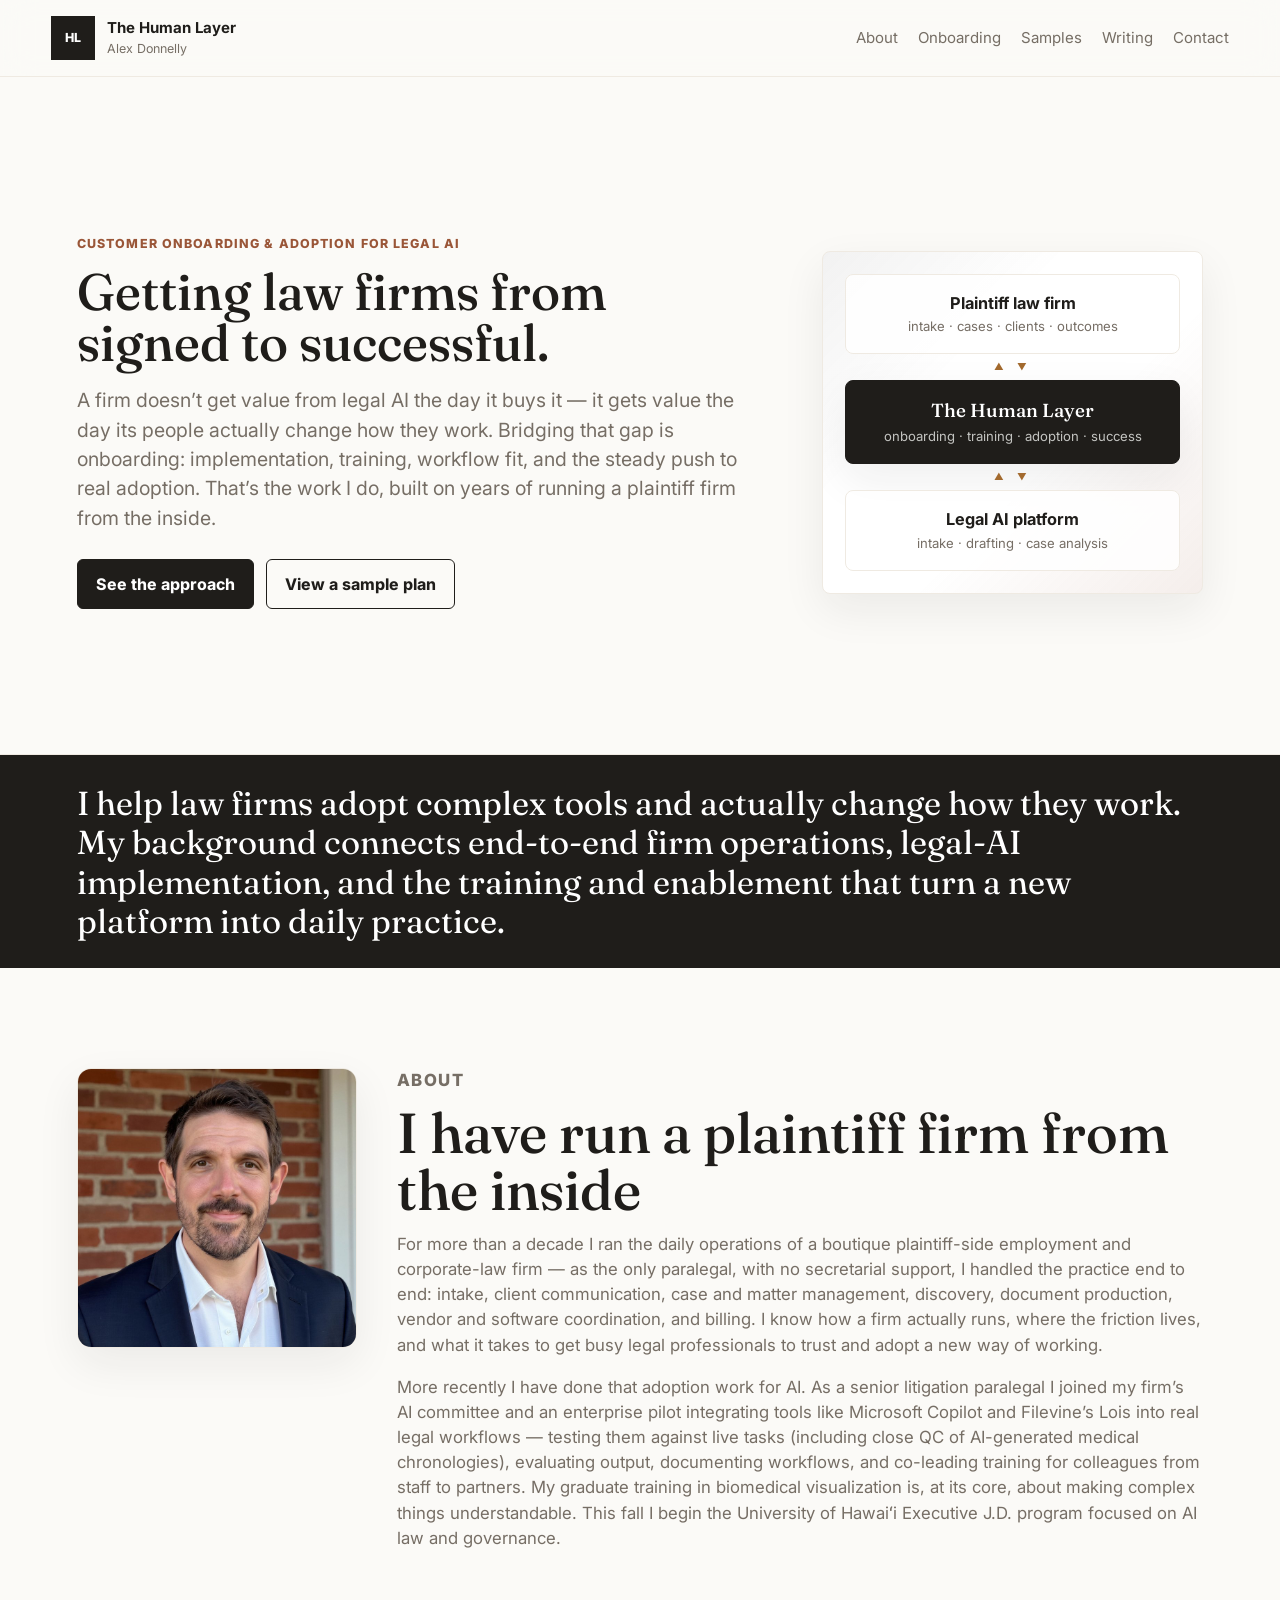
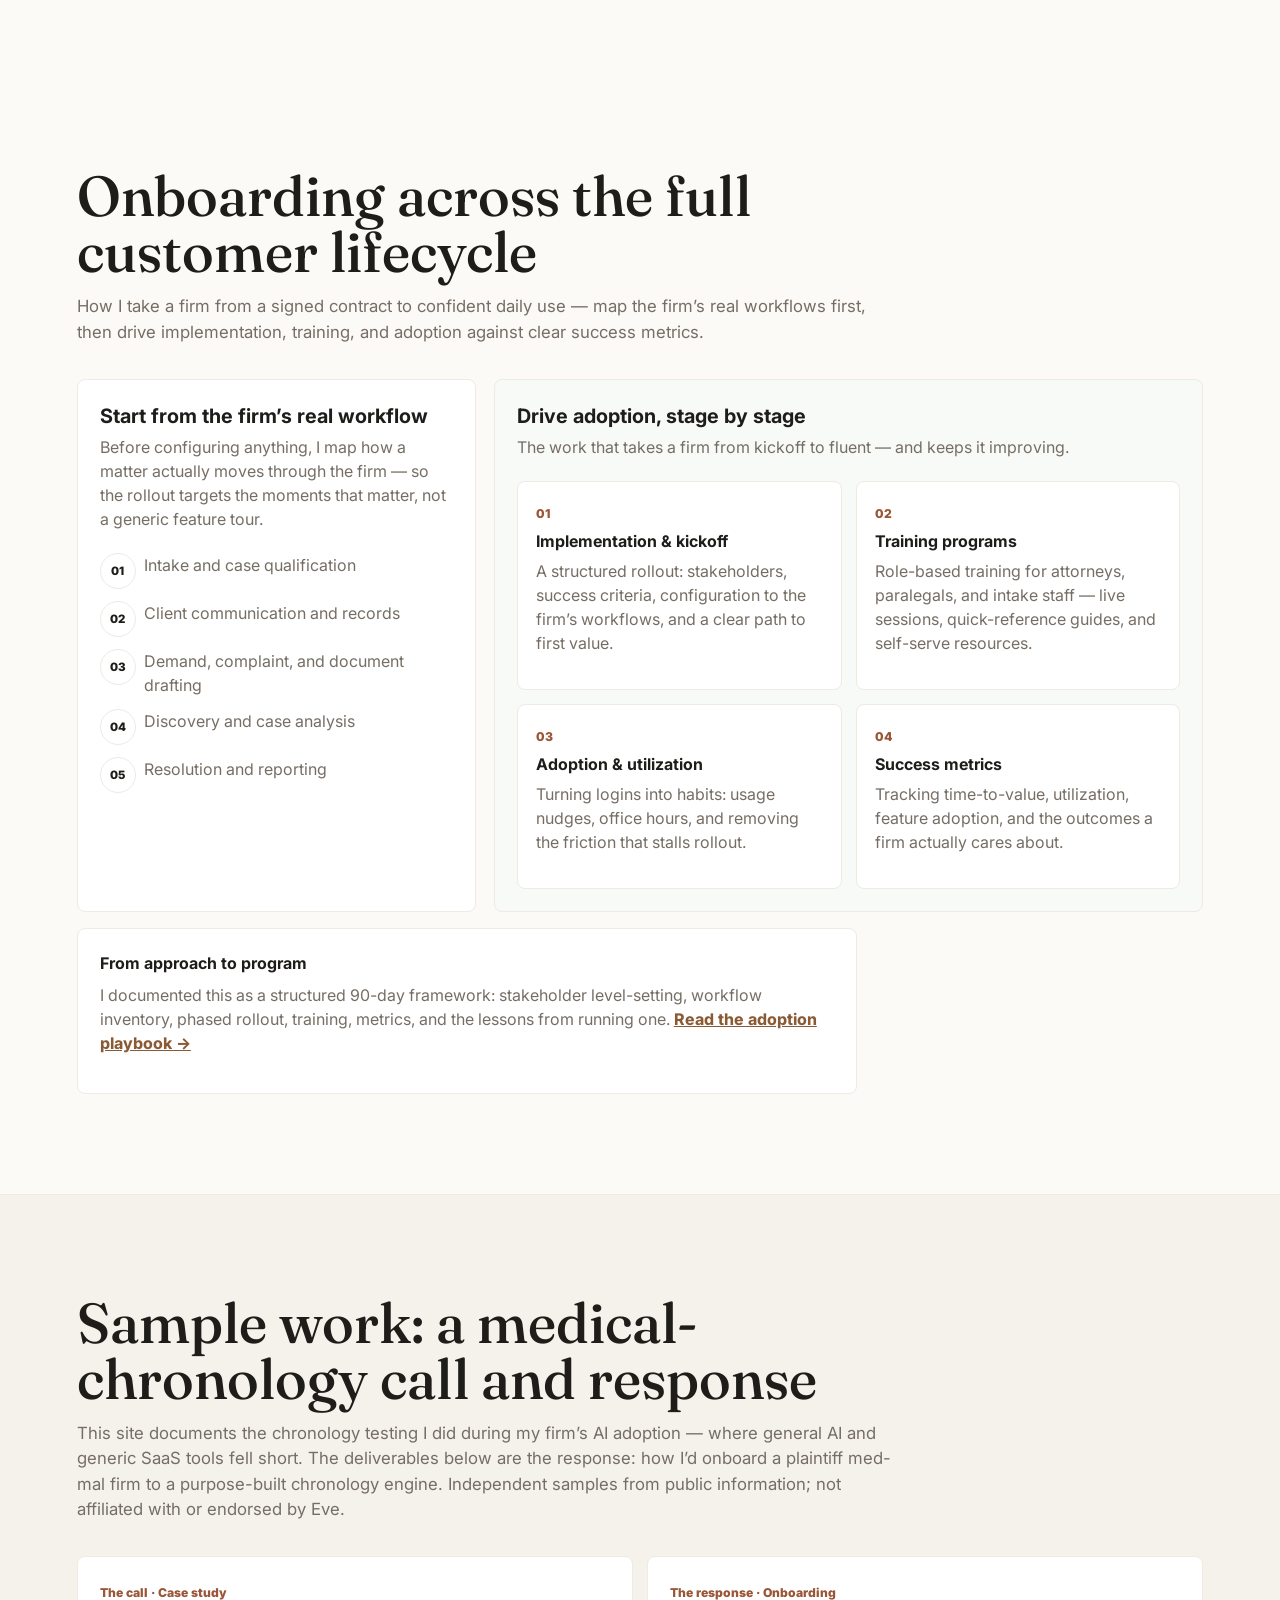
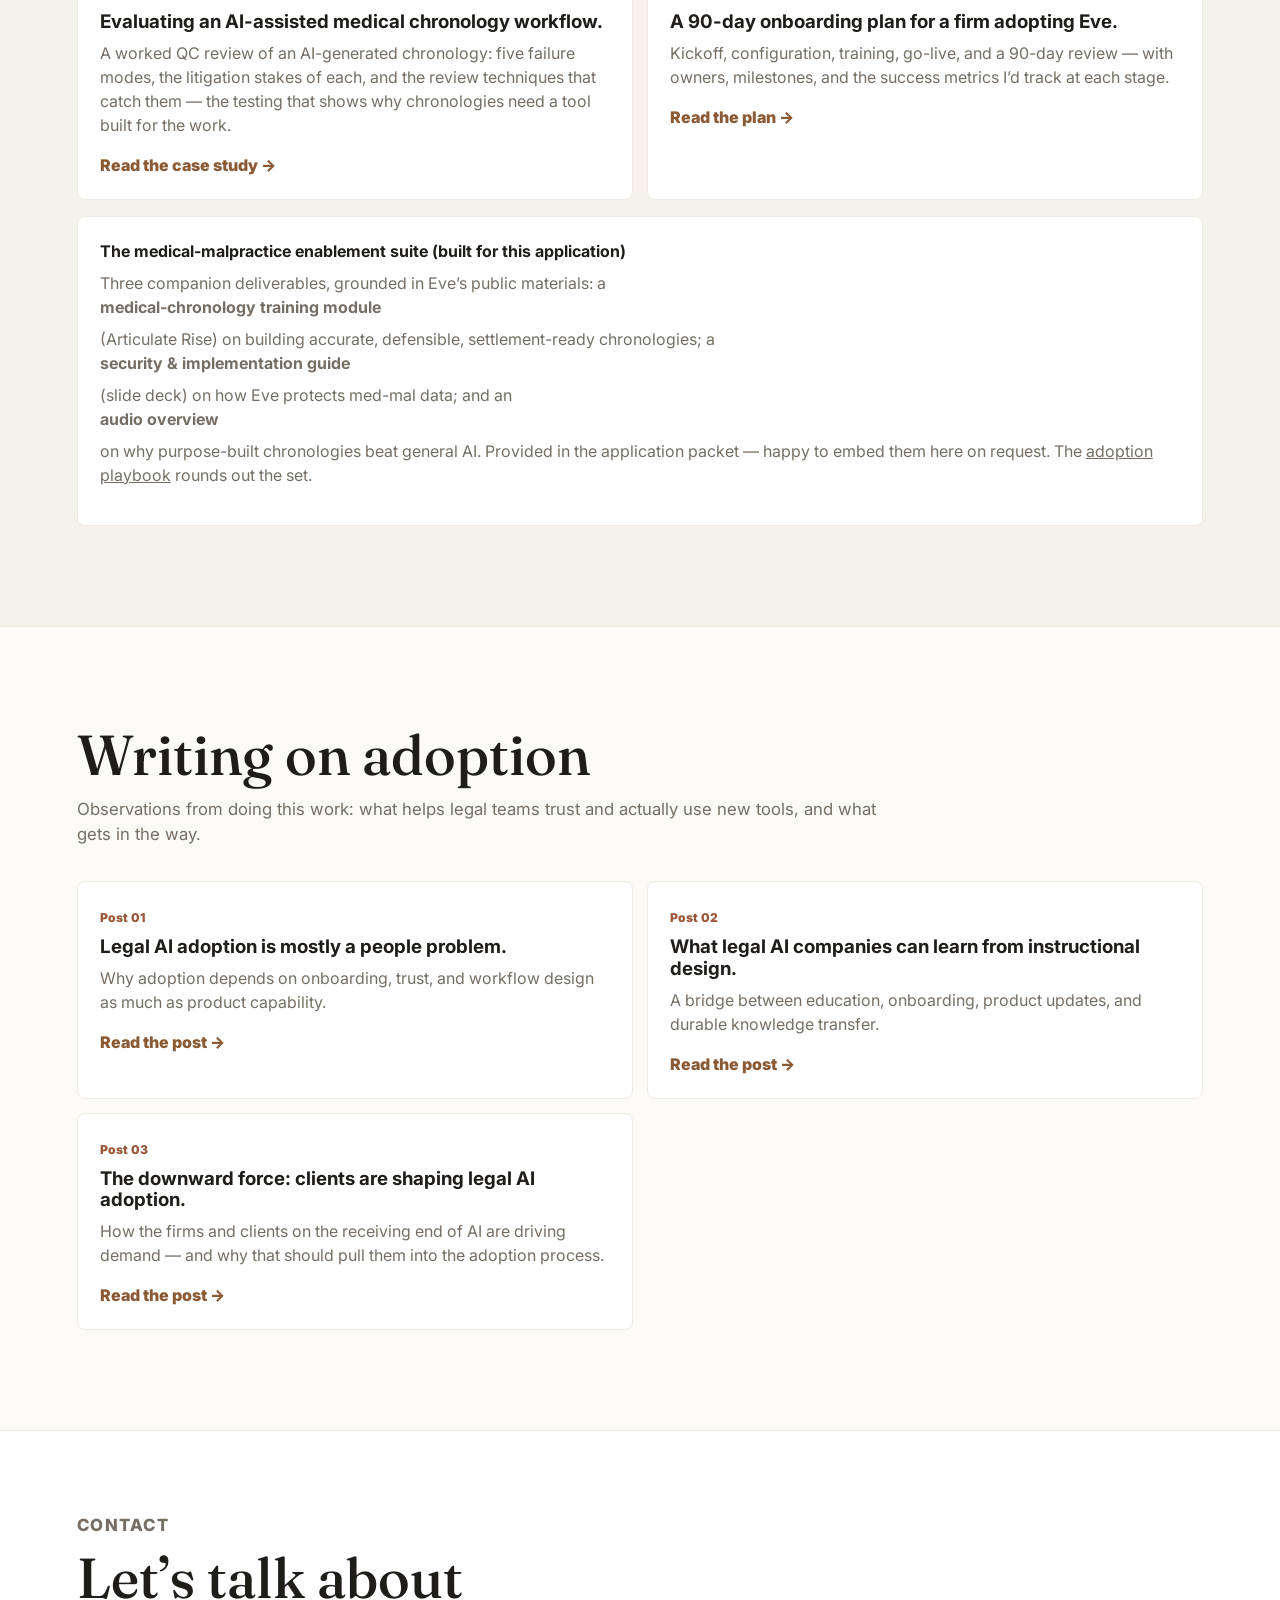
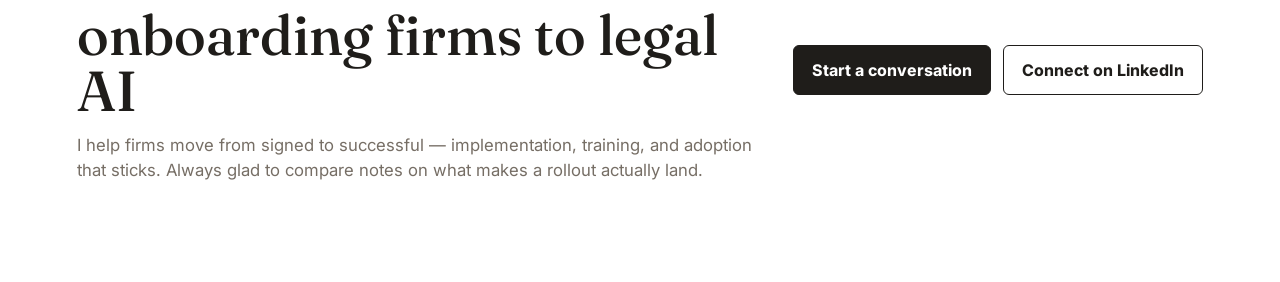
==== index.html @ ddda2724 "Add files via upload" ====
<!doctype html>
<html lang="en">
  <head>
    <!-- Google tag (gtag.js) -->
    <script async src="https://www.googletagmanager.com/gtag/js?id=G-5SEJFHV82K"></script>
    <script>
      window.dataLayer = window.dataLayer || [];
      function gtag(){dataLayer.push(arguments);}
      gtag('js', new Date());
      gtag('config', 'G-5SEJFHV82K');
    </script>
    <meta charset="utf-8">
    <meta name="viewport" content="width=device-width, initial-scale=1">
    <title>The Human Layer | Alex Donnelly — Customer Onboarding &amp; Legal-Tech Adoption</title>
    <meta
      name="description"
      content="Customer onboarding and adoption for legal AI: implementation, training, workflow configuration, and time-to-value — grounded in plaintiff-side law firm operations."
    >
    <link rel="icon" href="favicon.svg" type="image/svg+xml">
    <link rel="icon" href="favicon.png" sizes="48x48">
    <link rel="apple-touch-icon" href="apple-touch-icon.png">
    <link rel="preconnect" href="https://fonts.googleapis.com">
    <link rel="preconnect" href="https://fonts.gstatic.com" crossorigin>
    <link href="https://fonts.googleapis.com/css2?family=Fraunces:opsz,wght@9..144,400;9..144,500;9..144,600&family=Inter:wght@400;500;600;700;800&display=swap" rel="stylesheet">
    <link rel="stylesheet" href="styles.css?v=1">
  </head>
  <body>
    <header class="site-header">
      <a class="brand" href="#top" aria-label="The Human Layer home">
        <span class="brand-mark" aria-hidden="true">HL</span>
        <span>
          <strong>The Human Layer</strong>
          <small>Alex Donnelly</small>
        </span>
      </a>

      <nav class="nav" aria-label="Primary navigation">
        <a href="#about">About</a>
        <a href="#lifecycle">Onboarding</a>
        <a href="#samples">Samples</a>
        <a href="#takeaways">Writing</a>
        <a href="#contact">Contact</a>
      </nav>
    </header>

    <main id="top">
      <section class="hero">
        <div class="hero-copy">
          <p class="eyebrow">Customer onboarding &amp; adoption for legal AI</p>
          <h1>Getting law firms from signed to successful.</h1>
          <p class="lede">
            A firm doesn&rsquo;t get value from legal AI the day it buys it &mdash; it gets value the day
            its people actually change how they work. Bridging that gap is onboarding: implementation,
            training, workflow fit, and the steady push to real adoption. That&rsquo;s the work I do, built
            on years of running a plaintiff firm from the inside.
          </p>
          <div class="hero-actions" aria-label="Primary actions">
            <a class="button primary" href="#lifecycle">See the approach</a>
            <a class="button secondary" href="#samples">View a sample plan</a>
          </div>
        </div>

        <aside class="systems-panel" aria-label="Diagram: AI reaches a firm's people through the human layer">
          <div class="stack">
            <div class="stack-layer">
              <strong>Plaintiff law firm</strong>
              <span>intake &middot; cases &middot; clients &middot; outcomes</span>
            </div>
            <div class="stack-flow" aria-hidden="true">&#9650;&ensp;&#9660;</div>
            <div class="stack-layer human-layer">
              <strong>The Human Layer</strong>
              <span>onboarding &middot; training &middot; adoption &middot; success</span>
            </div>
            <div class="stack-flow" aria-hidden="true">&#9650;&ensp;&#9660;</div>
            <div class="stack-layer">
              <strong>Legal AI platform</strong>
              <span>intake &middot; drafting &middot; case analysis</span>
            </div>
          </div>
        </aside>
      </section>

      <section class="thesis-band" aria-label="Positioning statement">
        <p>
          I help law firms adopt complex tools and actually change how they work. My background connects
          end-to-end firm operations, legal-AI implementation, and the training and enablement that turn a
          new platform into daily practice.
        </p>
      </section>

      <section id="about" class="section">
        <div class="about-layout">
          <img
            class="about-photo"
            src="headshot.jpg"
            alt="Portrait of Alex Donnelly"
            width="280"
            height="280"
            loading="lazy"
          >
          <div class="section-heading about-copy">
          <p class="eyebrow">About</p>
          <h2>I have run a plaintiff firm from the inside</h2>
          <p>
            For more than a decade I ran the daily operations of a boutique plaintiff-side employment and
            corporate-law firm &mdash; as the only paralegal, with no secretarial support, I handled the
            practice end to end: intake, client communication, case and matter management, discovery,
            document production, vendor and software coordination, and billing. I know how a firm actually
            runs, where the friction lives, and what it takes to get busy legal professionals to trust and
            adopt a new way of working.
          </p>
          <p>
            More recently I have done that adoption work for AI. As a senior litigation paralegal I joined
            my firm&rsquo;s AI committee and an enterprise pilot integrating tools like Microsoft Copilot
            and Filevine&rsquo;s Lois into real legal workflows &mdash; testing them against live tasks
            (including close QC of AI-generated medical chronologies), evaluating output, documenting
            workflows, and co-leading training for colleagues from staff to partners. My graduate training in biomedical visualization is, at its core, about making
            complex things understandable. This fall I begin the University of Hawai&#x2bb;i Executive J.D.
            program focused on AI law and governance.
          </p>
          </div>
        </div>
      </section>

      <section id="lifecycle" class="section">
        <div class="section-heading">
          <h2>Onboarding across the full customer lifecycle</h2>
          <p>
            How I take a firm from a signed contract to confident daily use &mdash; map the firm&rsquo;s
            real workflows first, then drive implementation, training, and adoption against clear success
            metrics.
          </p>
        </div>

        <div class="blueprint-layout">
          <div class="blueprint-stage">
            <div class="stage-header">
              <h3>Start from the firm&rsquo;s real workflow</h3>
              <p>Before configuring anything, I map how a matter actually moves through the firm &mdash; so
              the rollout targets the moments that matter, not a generic feature tour.</p>
            </div>
            <ol class="timeline">
              <li>Intake and case qualification</li>
              <li>Client communication and records</li>
              <li>Demand, complaint, and document drafting</li>
              <li>Discovery and case analysis</li>
              <li>Resolution and reporting</li>
            </ol>
          </div>

          <div class="blueprint-stage emphasized">
            <div class="stage-header">
              <h3>Drive adoption, stage by stage</h3>
              <p>The work that takes a firm from kickoff to fluent &mdash; and keeps it improving.</p>
            </div>
            <div class="enablement-cards">
              <article>
                <span>01</span>
                <h4>Implementation &amp; kickoff</h4>
                <p>A structured rollout: stakeholders, success criteria, configuration to the firm&rsquo;s
                workflows, and a clear path to first value.</p>
              </article>
              <article>
                <span>02</span>
                <h4>Training programs</h4>
                <p>Role-based training for attorneys, paralegals, and intake staff &mdash; live sessions,
                quick-reference guides, and self-serve resources.</p>
              </article>
              <article>
                <span>03</span>
                <h4>Adoption &amp; utilization</h4>
                <p>Turning logins into habits: usage nudges, office hours, and removing the friction that
                stalls rollout.</p>
              </article>
              <article>
                <span>04</span>
                <h4>Success metrics</h4>
                <p>Tracking time-to-value, utilization, feature adoption, and the outcomes a firm actually
                cares about.</p>
              </article>
            </div>
          </div>
        </div>

        <div class="project-preview blueprint-cta">
          <strong>From approach to program</strong>
          <p>
            I documented this as a structured 90-day framework: stakeholder level-setting, workflow
            inventory, phased rollout, training, metrics, and the lessons from running one.
            <a href="adoption-playbook.html">Read the adoption playbook &rarr;</a>
          </p>
        </div>
      </section>

      <section id="samples" class="section muted">
        <div class="section-heading">
          <h2>Sample work: a medical-chronology call and response</h2>
          <p>
            This site documents the chronology testing I did during my firm&rsquo;s AI adoption &mdash;
            where general AI and generic SaaS tools fell short. The deliverables below are the response:
            how I&rsquo;d onboard a plaintiff med-mal firm to a purpose-built chronology engine. Independent
            samples from public information; not affiliated with or endorsed by Eve.
          </p>
        </div>

        <div class="writing-list">
          <article>
            <span>The call &middot; Case study</span>
            <h3><a href="evaluation.html">Evaluating an AI-assisted medical chronology workflow.</a></h3>
            <p>
              A worked QC review of an AI-generated chronology: five failure modes, the litigation stakes of
              each, and the review techniques that catch them &mdash; the testing that shows why
              chronologies need a tool built for the work.
            </p>
            <a class="text-button" href="evaluation.html">Read the case study →</a>
          </article>
          <article>
            <span>The response &middot; Onboarding</span>
            <h3><a href="onboarding-plan.html">A 90-day onboarding plan for a firm adopting Eve.</a></h3>
            <p>
              Kickoff, configuration, training, go-live, and a 90-day review &mdash; with owners,
              milestones, and the success metrics I&rsquo;d track at each stage.
            </p>
            <a class="text-button" href="onboarding-plan.html">Read the plan →</a>
          </article>
        </div>

        <div class="project-preview" role="note">
          <strong>The medical-malpractice enablement suite (built for this application)</strong>
          <p>
            Three companion deliverables, grounded in Eve&rsquo;s public materials: a
            <strong>medical-chronology training module</strong> (Articulate Rise) on building accurate,
            defensible, settlement-ready chronologies; a <strong>security &amp; implementation guide</strong>
            (slide deck) on how Eve protects med-mal data; and an <strong>audio overview</strong> on why
            purpose-built chronologies beat general AI. Provided in the application packet &mdash; happy to
            embed them here on request. The <a href="adoption-playbook.html">adoption playbook</a> rounds
            out the set.
          </p>
        </div>
      </section>

      <section id="takeaways" class="section">
        <div class="section-heading">
          <h2>Writing on adoption</h2>
          <p>
            Observations from doing this work: what helps legal teams trust and actually use new tools,
            and what gets in the way.
          </p>
        </div>

        <div class="writing-list">
          <article>
            <span>Post 01</span>
            <h3><a href="people-problem.html">Legal AI adoption is mostly a people problem.</a></h3>
            <p>
              Why adoption depends on onboarding, trust, and workflow design as much as product
              capability.
            </p>
            <a class="text-button" href="people-problem.html">Read the post →</a>
          </article>
          <article>
            <span>Post 02</span>
            <h3><a href="instructional-design.html">What legal AI companies can learn from instructional design.</a></h3>
            <p>
              A bridge between education, onboarding, product updates, and durable knowledge transfer.
            </p>
            <a class="text-button" href="instructional-design.html">Read the post →</a>
          </article>
          <article>
            <span>Post 03</span>
            <h3><a href="downward-force.html">The downward force: clients are shaping legal AI adoption.</a></h3>
            <p>
              How the firms and clients on the receiving end of AI are driving demand &mdash; and why that
              should pull them into the adoption process.
            </p>
            <a class="text-button" href="downward-force.html">Read the post →</a>
          </article>
        </div>
      </section>

      <section id="contact" class="contact-section">
        <div>
          <p class="eyebrow">Contact</p>
          <h2>Let&rsquo;s talk about onboarding firms to legal AI</h2>
          <p>
            I help firms move from signed to successful &mdash; implementation, training, and adoption that
            sticks. Always glad to compare notes on what makes a rollout actually land.
          </p>
        </div>
        <div class="hero-actions">
          <a class="button primary" href="mailto:a.james.donnelly@gmail.com">Start a conversation</a>
          <a class="button secondary" href="https://www.linkedin.com/in/alexjdonnelly">Connect on LinkedIn</a>
        </div>
      </section>
    </main>
  </body>
</html>
---- styles.css ----
:root {
  color-scheme: light;
  --ink: #1f1d1a;
  --muted: #766e65;
  --line: #efeae2;
  --paper: #fbfaf7;
  --soft: #f5f2ec;
  --blue: #8a5a34;
  --green: #5f6b4f;
  --gold: #a36a2e;
  --rust: #9a5638;
  --white: #ffffff;
  --shadow: 0 16px 44px rgba(31, 29, 26, 0.07);
}

* {
  box-sizing: border-box;
}

html {
  scroll-behavior: smooth;
}

body {
  margin: 0;
  background: var(--paper);
  color: var(--ink);
  font-family:
    Inter, ui-sans-serif, system-ui, -apple-system, BlinkMacSystemFont, "Segoe UI", sans-serif;
  line-height: 1.5;
}

a {
  color: inherit;
}

.site-header {
  position: sticky;
  top: 0;
  z-index: 10;
  display: flex;
  align-items: center;
  justify-content: space-between;
  gap: 24px;
  padding: 16px clamp(18px, 4vw, 56px);
  border-bottom: 1px solid var(--line);
  background: rgba(251, 250, 247, 0.82);
  backdrop-filter: blur(16px);
}

.brand {
  display: inline-flex;
  align-items: center;
  gap: 12px;
  min-width: 230px;
  text-decoration: none;
}

.brand-mark {
  display: grid;
  width: 44px;
  height: 44px;
  place-items: center;
  border: 1px solid var(--ink);
  background: var(--ink);
  color: var(--white);
  font-size: 0.78rem;
  font-weight: 800;
}

.brand strong,
.brand small {
  display: block;
}

.brand strong {
  font-size: 0.94rem;
}

.brand small {
  color: var(--muted);
  font-size: 0.78rem;
}

.nav {
  display: flex;
  flex-wrap: wrap;
  justify-content: flex-end;
  gap: 8px 20px;
  color: var(--muted);
  font-size: 0.94rem;
}

.nav a {
  text-decoration: none;
}

.nav a:hover {
  color: var(--ink);
}

.hero {
  display: grid;
  grid-template-columns: minmax(0, 1.25fr) minmax(300px, 0.7fr);
  gap: clamp(28px, 5vw, 64px);
  align-items: center;
  min-height: calc(84svh - 78px);
  padding: clamp(30px, 4vw, 52px) clamp(18px, 6vw, 80px) clamp(22px, 3vw, 38px);
  border-bottom: 1px solid var(--line);
}

.eyebrow {
  margin: 0 0 12px;
  color: var(--rust);
  font-size: 0.78rem;
  font-weight: 800;
  letter-spacing: 0.09em;
  text-transform: uppercase;
}

h1,
h2,
h3,
h4,
p {
  margin-top: 0;
}

h1 {
  max-width: 910px;
  margin-bottom: 18px;
  font-family: "Fraunces", Georgia, "Times New Roman", serif;
  font-size: clamp(2.7rem, 4vw, 4.35rem);
  font-weight: 500;
  letter-spacing: 0;
  line-height: 1;
}

.lede {
  max-width: 760px;
  color: var(--muted);
  font-size: clamp(1.04rem, 1.55vw, 1.22rem);
}

.hero-actions {
  display: flex;
  flex-wrap: wrap;
  gap: 12px;
  margin-top: 26px;
}

.button {
  display: inline-flex;
  align-items: center;
  justify-content: center;
  min-height: 44px;
  padding: 12px 18px;
  border: 1px solid var(--ink);
  border-radius: 6px;
  font-weight: 750;
  text-decoration: none;
}

.button.primary {
  background: var(--ink);
  color: var(--white);
}

.button.secondary {
  background: transparent;
}

.systems-panel {
  border: 1px solid var(--line);
  border-radius: 8px;
  background:
    linear-gradient(135deg, rgba(31, 29, 26, 0.06), transparent 34%),
    linear-gradient(315deg, rgba(154, 86, 56, 0.10), transparent 40%),
    var(--white);
  box-shadow: var(--shadow);
  overflow: hidden;
}

.panel-head,
.legend {
  display: flex;
  align-items: center;
  justify-content: space-between;
  gap: 16px;
  padding: 16px;
  color: var(--muted);
  font-size: 0.84rem;
}

.panel-head {
  border-bottom: 1px solid var(--line);
}

.status-dot {
  color: var(--green);
  font-weight: 800;
}

.workflow-grid {
  display: grid;
  grid-template-columns: repeat(2, minmax(0, 1fr));
  gap: 12px;
  padding: 18px;
}

.workflow-node {
  position: relative;
  display: grid;
  min-height: 76px;
  place-items: center;
  border: 1px solid var(--line);
  border-radius: 8px;
  background: rgba(255, 255, 255, 0.82);
  font-weight: 800;
}

.workflow-node::after {
  content: "";
  position: absolute;
  right: -7px;
  bottom: -7px;
  width: 18px;
  height: 18px;
  border-radius: 50%;
  background: var(--blue);
}

.workflow-node.human::after {
  background: var(--gold);
}

.legend {
  border-top: 1px solid var(--line);
}

.legend span {
  display: inline-flex;
  align-items: center;
  gap: 8px;
}

.legend i {
  width: 10px;
  height: 10px;
  border-radius: 50%;
}

.human-key {
  background: var(--gold);
}

.ai-key {
  background: var(--blue);
}

.thesis-band {
  padding: 28px clamp(18px, 6vw, 80px);
  background: var(--ink);
  color: var(--white);
}

.thesis-band p {
  max-width: 1180px;
  margin: 0 auto;
  font-family: "Fraunces", Georgia, "Times New Roman", serif;
  font-size: clamp(1.35rem, 2.6vw, 2.35rem);
  line-height: 1.18;
}

.section {
  padding: clamp(58px, 8vw, 100px) clamp(18px, 6vw, 80px);
}

.section.muted {
  background: var(--soft);
  border-block: 1px solid var(--line);
}

.section-heading {
  max-width: 820px;
  margin-bottom: 34px;
}

.section-heading h2,
.contact-section h2 {
  margin-bottom: 14px;
  font-family: "Fraunces", Georgia, "Times New Roman", serif;
  font-size: clamp(2rem, 4.4vw, 4.2rem);
  font-weight: 500;
  line-height: 1;
}

.section-heading p,
.contact-section p {
  color: var(--muted);
  font-size: 1.05rem;
}

.blueprint-layout {
  display: grid;
  grid-template-columns: minmax(280px, 0.72fr) minmax(0, 1.28fr);
  gap: 18px;
}

.blueprint-stage,
.project-card,
.project-preview,
.writing-list article {
  border: 1px solid var(--line);
  border-radius: 8px;
  background: var(--white);
}

.blueprint-stage {
  padding: 22px;
}

.blueprint-stage.emphasized {
  background: #f8faf7;
}

.stage-header {
  margin-bottom: 22px;
}

.stage-header h3 {
  margin-bottom: 4px;
  font-size: 1.24rem;
}

.stage-header p {
  color: var(--muted);
}

.timeline {
  display: grid;
  grid-template-columns: minmax(0, 1fr);
  gap: 12px;
  margin: 0;
  padding: 0;
  list-style: none;
  counter-reset: workflow;
}

.timeline li {
  counter-increment: workflow;
  display: grid;
  grid-template-columns: 34px minmax(0, 1fr);
  gap: 10px;
  align-items: start;
  color: var(--muted);
}

.timeline li::before {
  content: counter(workflow, decimal-leading-zero);
  display: grid;
  width: 34px;
  height: 34px;
  place-items: center;
  border: 1px solid var(--line);
  border-radius: 50%;
  color: var(--ink);
  font-size: 0.72rem;
  font-weight: 850;
}

.enablement-cards,
.project-grid,
.writing-list {
  display: grid;
  grid-template-columns: repeat(2, minmax(0, 1fr));
  gap: 14px;
}

.enablement-cards article {
  min-height: 170px;
  padding: 18px;
  border: 1px solid var(--line);
  border-radius: 8px;
  background: var(--white);
}

.enablement-cards span,
.writing-list span {
  color: var(--rust);
  font-size: 0.76rem;
  font-weight: 850;
}

.enablement-cards h4,
.writing-list h3,
.project-card h3 {
  margin: 8px 0 8px;
  line-height: 1.16;
}

.enablement-cards p,
.writing-list p,
.project-card p,
.project-preview p {
  color: var(--muted);
}

.project-grid {
  grid-template-columns: repeat(3, minmax(0, 1fr));
}

.project-card {
  display: flex;
  min-height: 250px;
  flex-direction: column;
  padding: 22px;
}

.text-button {
  align-self: flex-start;
  margin-top: auto;
  padding: 0;
  border: 0;
  background: none;
  color: var(--blue);
  cursor: pointer;
  font: inherit;
  font-weight: 850;
}

.text-button:hover {
  text-decoration: underline;
}

.project-preview {
  margin-top: 16px;
  padding: 22px;
}

.project-preview strong {
  display: block;
  margin-bottom: 8px;
}

.writing-list article {
  padding: 22px;
}

.writing-list {
  grid-template-columns: repeat(2, minmax(0, 1fr));
}

.contact-section {
  display: grid;
  grid-template-columns: minmax(0, 1fr) auto;
  gap: 24px;
  align-items: center;
  padding: clamp(48px, 7vw, 82px) clamp(18px, 6vw, 80px);
  background: var(--white);
  border-top: 1px solid var(--line);
}

.contact-section > div {
  max-width: 850px;
}

@media (max-width: 920px) {
  .site-header,
  .contact-section {
    align-items: flex-start;
    flex-direction: column;
  }

  .hero,
  .blueprint-layout,
  .project-grid,
  .writing-list {
    grid-template-columns: 1fr;
  }

  .hero {
    min-height: auto;
  }

  .contact-section {
    display: flex;
  }
}

@media (max-width: 620px) {
  .site-header {
    position: static;
  }

  .brand {
    min-width: 0;
  }

  .nav {
    justify-content: flex-start;
  }

  .enablement-cards {
    grid-template-columns: 1fr;
  }

  .systems-panel {
    display: none;
  }

  .hero {
    padding-top: 32px;
    padding-bottom: 28px;
  }

  h1 {
    font-size: clamp(2.35rem, 11vw, 3rem);
    line-height: 1.03;
  }

  .panel-head,
  .legend {
    align-items: flex-start;
    flex-direction: column;
  }
}

.about-layout {
  display: grid;
  grid-template-columns: 280px 1fr;
  gap: 2.5rem;
  align-items: start;
}

.about-photo {
  width: 100%;
  height: auto;
  border-radius: 14px;
  box-shadow: var(--shadow);
  border: 1px solid var(--line);
}

.about-copy {
  margin: 0;
}

@media (max-width: 920px) {
  .about-layout {
    grid-template-columns: 1fr;
  }

  .about-photo {
    max-width: 240px;
  }
}

/* ===== Evaluation case study ===== */
.records-list,
.findings-list {
  display: grid;
  gap: 14px;
  max-width: 880px;
}

.record {
  padding: 16px 20px;
  border: 1px solid var(--line);
  border-radius: 8px;
  background: var(--white);
}

.record header {
  display: flex;
  align-items: baseline;
  gap: 10px;
  margin-bottom: 6px;
  color: var(--muted);
  font-size: 0.85rem;
  font-weight: 700;
}

.record-id {
  display: inline-grid;
  min-width: 34px;
  padding: 2px 6px;
  place-items: center;
  border-radius: 6px;
  background: var(--ink);
  color: var(--white);
  font-size: 0.74rem;
  font-weight: 850;
}

.record p {
  margin: 0;
  font-family: "Fraunces", Georgia, "Times New Roman", serif;
  font-size: 0.98rem;
}

.ai-chronology {
  display: grid;
  gap: 12px;
  max-width: 880px;
  margin: 0;
  padding: 0;
  list-style: none;
}

.ai-chronology li {
  position: relative;
  padding: 14px 18px;
  border: 1px solid var(--rust);
  border-left-width: 5px;
  border-radius: 8px;
  background: #fdf6f3;
}

.ai-chronology li.ok {
  border-color: var(--line);
  border-left-color: var(--green);
  background: var(--white);
}

.chrono-date {
  color: var(--muted);
  font-size: 0.8rem;
  font-weight: 850;
  letter-spacing: 0.04em;
  text-transform: uppercase;
}

.ai-chronology .flag {
  position: absolute;
  top: 12px;
  right: 14px;
  color: var(--rust);
  font-size: 0.8rem;
  font-weight: 850;
}

.ai-chronology p {
  margin: 6px 0 0;
}

.finding {
  padding: 20px 22px;
  border: 1px solid var(--line);
  border-radius: 8px;
  background: var(--white);
}

.finding h3 {
  display: flex;
  align-items: center;
  gap: 10px;
  margin-bottom: 10px;
}

.finding h3 span {
  display: inline-grid;
  min-width: 36px;
  padding: 3px 8px;
  place-items: center;
  border-radius: 6px;
  background: var(--rust);
  color: var(--white);
  font-size: 0.78rem;
  font-weight: 850;
}

.finding .vs {
  padding: 10px 14px;
  border-left: 3px solid var(--line);
  background: var(--soft);
  border-radius: 0 6px 6px 0;
  font-size: 0.95rem;
}

.finding .catch {
  margin-bottom: 0;
  color: var(--blue);
}

.rubric {
  width: 100%;
  max-width: 880px;
  border-collapse: collapse;
  background: var(--white);
}

.rubric th,
.rubric td {
  padding: 12px 14px;
  border: 1px solid var(--line);
  text-align: left;
}

.rubric th {
  background: var(--soft);
  font-size: 0.85rem;
  letter-spacing: 0.04em;
  text-transform: uppercase;
}

.rubric td:last-child {
  font-weight: 850;
  white-space: nowrap;
}

a.text-button {
  text-decoration: none;
}

a.text-button:hover {
  text-decoration: underline;
}

.post-body {
  max-width: 740px;
}

.post-body p {
  margin-bottom: 1.2em;
  font-size: 1.05rem;
  line-height: 1.65;
}

.writing-list h3 a {
  text-decoration: none;
}

.writing-list h3 a:hover {
  text-decoration: underline;
}

/* Hero stack diagram: The Human Layer */
.stack {
  display: grid;
  gap: 6px;
  padding: 22px;
}

.stack-layer {
  display: grid;
  gap: 2px;
  padding: 16px 18px;
  border: 1px solid var(--line);
  border-radius: 8px;
  background: rgba(255, 255, 255, 0.85);
  text-align: center;
}

.stack-layer strong {
  font-size: 1.02rem;
}

.stack-layer span {
  color: var(--muted);
  font-size: 0.82rem;
}

.stack-layer.human-layer {
  border-color: var(--ink);
  background: var(--ink);
  box-shadow: var(--shadow);
}

.stack-layer.human-layer strong {
  color: var(--white);
  font-family: "Fraunces", Georgia, "Times New Roman", serif;
  font-size: 1.18rem;
  font-weight: 500;
}

.stack-layer.human-layer span {
  color: rgba(251, 252, 250, 0.75);
}

.stack-flow {
  color: var(--gold);
  font-size: 0.6rem;
  letter-spacing: 0.4em;
  text-align: center;
}

.project-grid.single {
  grid-template-columns: 1fr;
  max-width: 780px;
}

.project-grid.single .project-card {
  min-height: 0;
  gap: 6px;
}

.blueprint-cta {
  max-width: 780px;
}

.blueprint-cta a {
  color: var(--blue);
  font-weight: 750;
}

/* Workflow inventory table: balance column widths */
.rubric.inventory {
  table-layout: fixed;
}

.rubric.inventory th:nth-child(1) { width: 16%; }
.rubric.inventory th:nth-child(2) { width: 32%; }
.rubric.inventory th:nth-child(3) { width: 27%; }
.rubric.inventory th:nth-child(4) { width: 25%; }

.rubric.inventory td:last-child {
  font-weight: 400;
  white-space: normal;
}

/* Triage job-aid table: balanced 3-column layout */
.rubric.triage {
  table-layout: fixed;
}

.rubric.triage th,
.rubric.triage td {
  vertical-align: top;
  word-wrap: break-word;
  overflow-wrap: break-word;
}

.rubric.triage th:nth-child(1) { width: 32%; }
.rubric.triage th:nth-child(2) { width: 30%; }
.rubric.triage th:nth-child(3) { width: 38%; }

.rubric.triage td:last-child {
  font-weight: 400;
  white-space: normal;
}

/* Product-update format-map table: balanced 4-column layout */
.rubric.formats {
  table-layout: fixed;
}

.rubric.formats th,
.rubric.formats td {
  vertical-align: top;
  word-wrap: break-word;
  overflow-wrap: break-word;
}

.rubric.formats th:nth-child(1) { width: 18%; }
.rubric.formats th:nth-child(2) { width: 18%; }
.rubric.formats th:nth-child(3) { width: 20%; }
.rubric.formats th:nth-child(4) { width: 44%; }

.rubric.formats td:last-child {
  font-weight: 400;
  white-space: normal;
}

/* Release-note block (mirrors Harvey's release-notes layout) */
.relnote {
  max-width: 760px;
  padding: 26px 28px;
  border: 1px solid var(--line);
  border-radius: 10px;
  background: var(--white);
  box-shadow: var(--shadow);
}

.relnote-head {
  display: flex;
  align-items: baseline;
  justify-content: space-between;
  gap: 16px;
  flex-wrap: wrap;
}

.relnote-head h3 {
  margin: 0;
  font-family: "Fraunces", Georgia, "Times New Roman", serif;
  font-weight: 500;
  font-size: 1.65rem;
  line-height: 1.1;
}

.relnote-date {
  color: var(--muted);
  font-size: 0.85rem;
  white-space: nowrap;
}

.pill {
  display: inline-block;
  margin-top: 12px;
  padding: 4px 12px;
  border-radius: 999px;
  background: var(--soft);
  color: var(--muted);
  font-size: 0.74rem;
  font-weight: 700;
  letter-spacing: 0.02em;
}

.relnote-meta {
  display: grid;
  grid-template-columns: repeat(auto-fit, minmax(130px, 1fr));
  gap: 14px 22px;
  margin: 20px 0;
  padding: 18px 0;
  border-top: 1px solid var(--line);
  border-bottom: 1px solid var(--line);
}

.relnote-meta div {
  display: grid;
  gap: 3px;
}

.relnote-meta dt {
  margin: 0;
  color: var(--muted);
  font-size: 0.68rem;
  font-weight: 800;
  letter-spacing: 0.08em;
  text-transform: uppercase;
}

.relnote-meta dd {
  margin: 0;
  font-size: 0.92rem;
  color: var(--ink);
}

.relnote h4 {
  margin: 18px 0 6px;
  color: var(--rust);
  font-size: 0.76rem;
  font-weight: 800;
  letter-spacing: 0.08em;
  text-transform: uppercase;
}

.relnote p {
  margin: 0;
  color: var(--muted);
}

.relnote p + h4 {
  margin-top: 18px;
}

/* Subtle hovers & dividers (restrained, Harvey-style) */
.project-card,
.writing-list article,
.enablement-cards article,
.blueprint-stage,
.finding,
.record,
.systems-panel {
  transition: border-color 0.22s ease, box-shadow 0.22s ease, transform 0.22s ease;
}

.project-card:hover,
.writing-list article:hover,
.enablement-cards article:hover,
.finding:hover {
  border-color: #e0d8cb;
  box-shadow: 0 10px 30px rgba(31, 29, 26, 0.05);
}

.nav a {
  transition: color 0.18s ease;
}

.text-button {
  transition: color 0.18s ease;
}

/* Two-column meta table (label / value) */
.rubric.meta {
  table-layout: fixed;
}

.rubric.meta td {
  vertical-align: top;
}

.rubric.meta td:nth-child(1) { width: 22%; }

.rubric.meta td:last-child {
  font-weight: 400;
  white-space: normal;
}
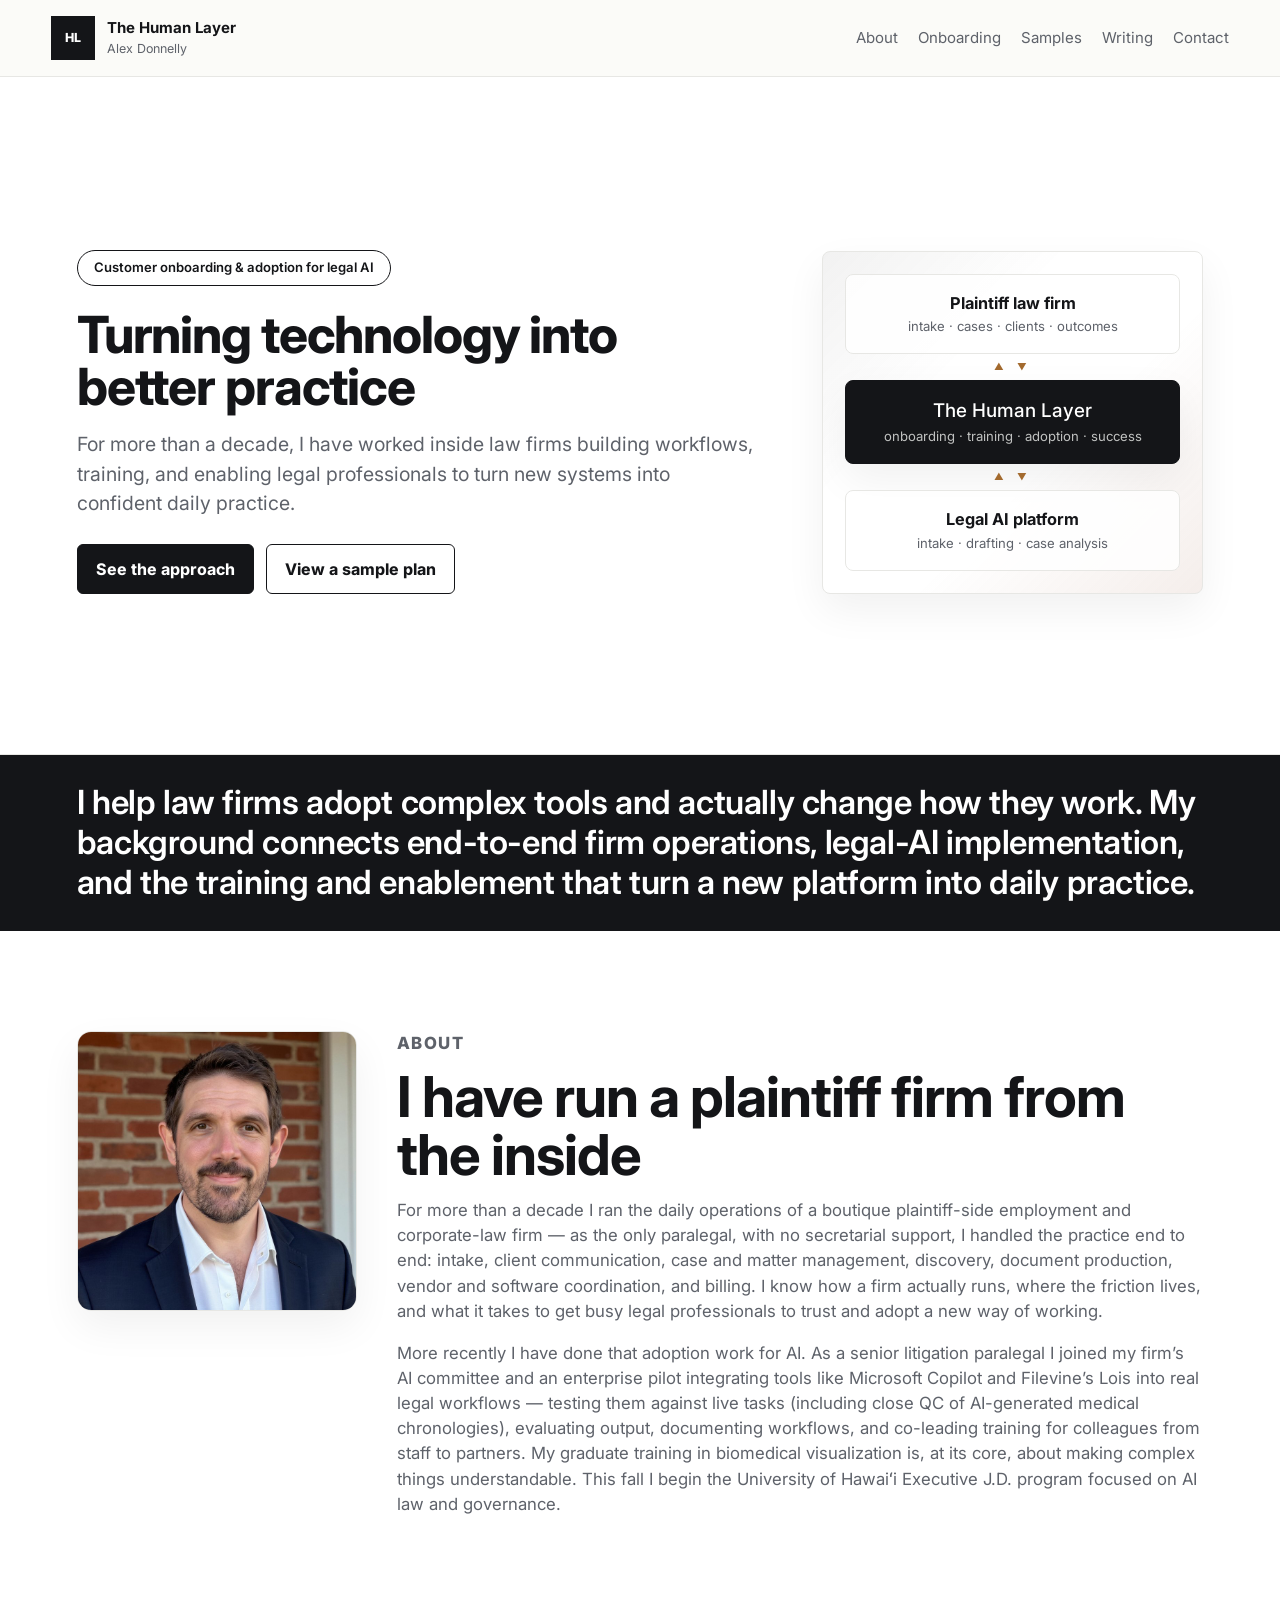
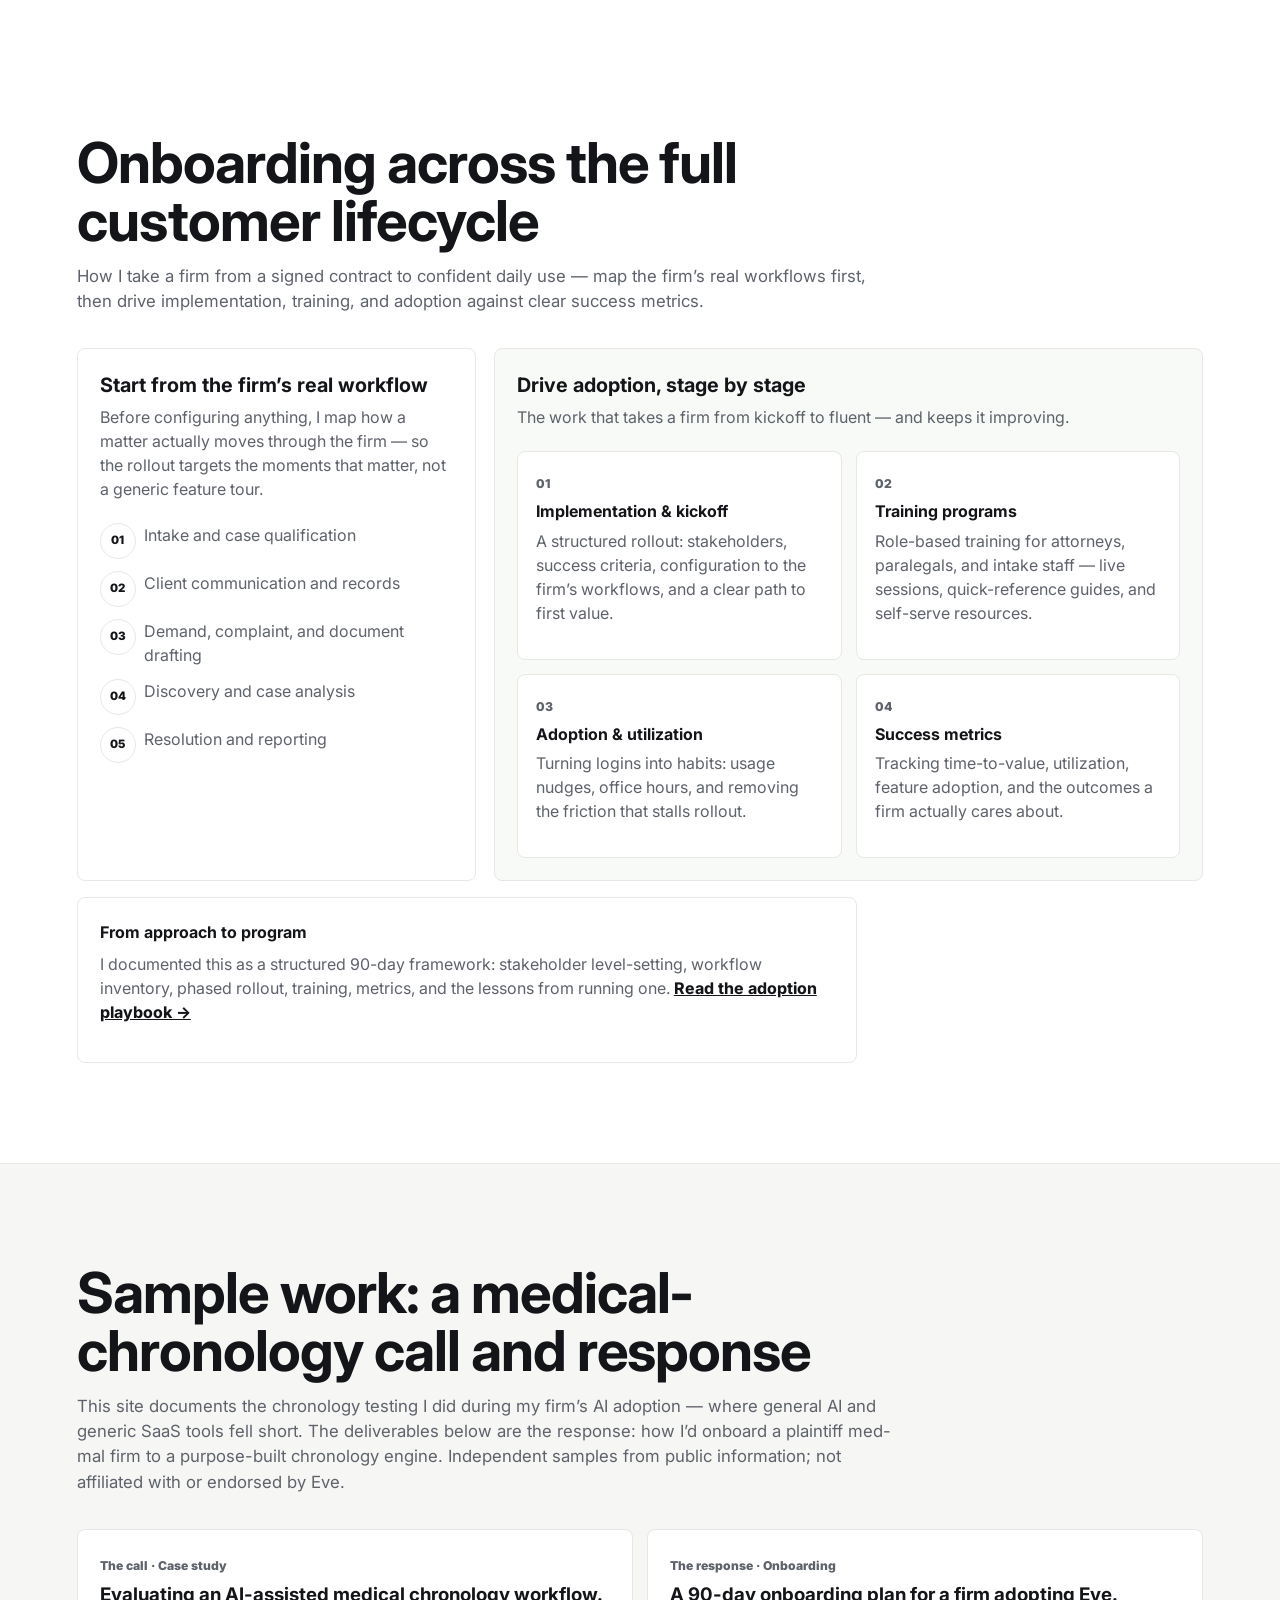
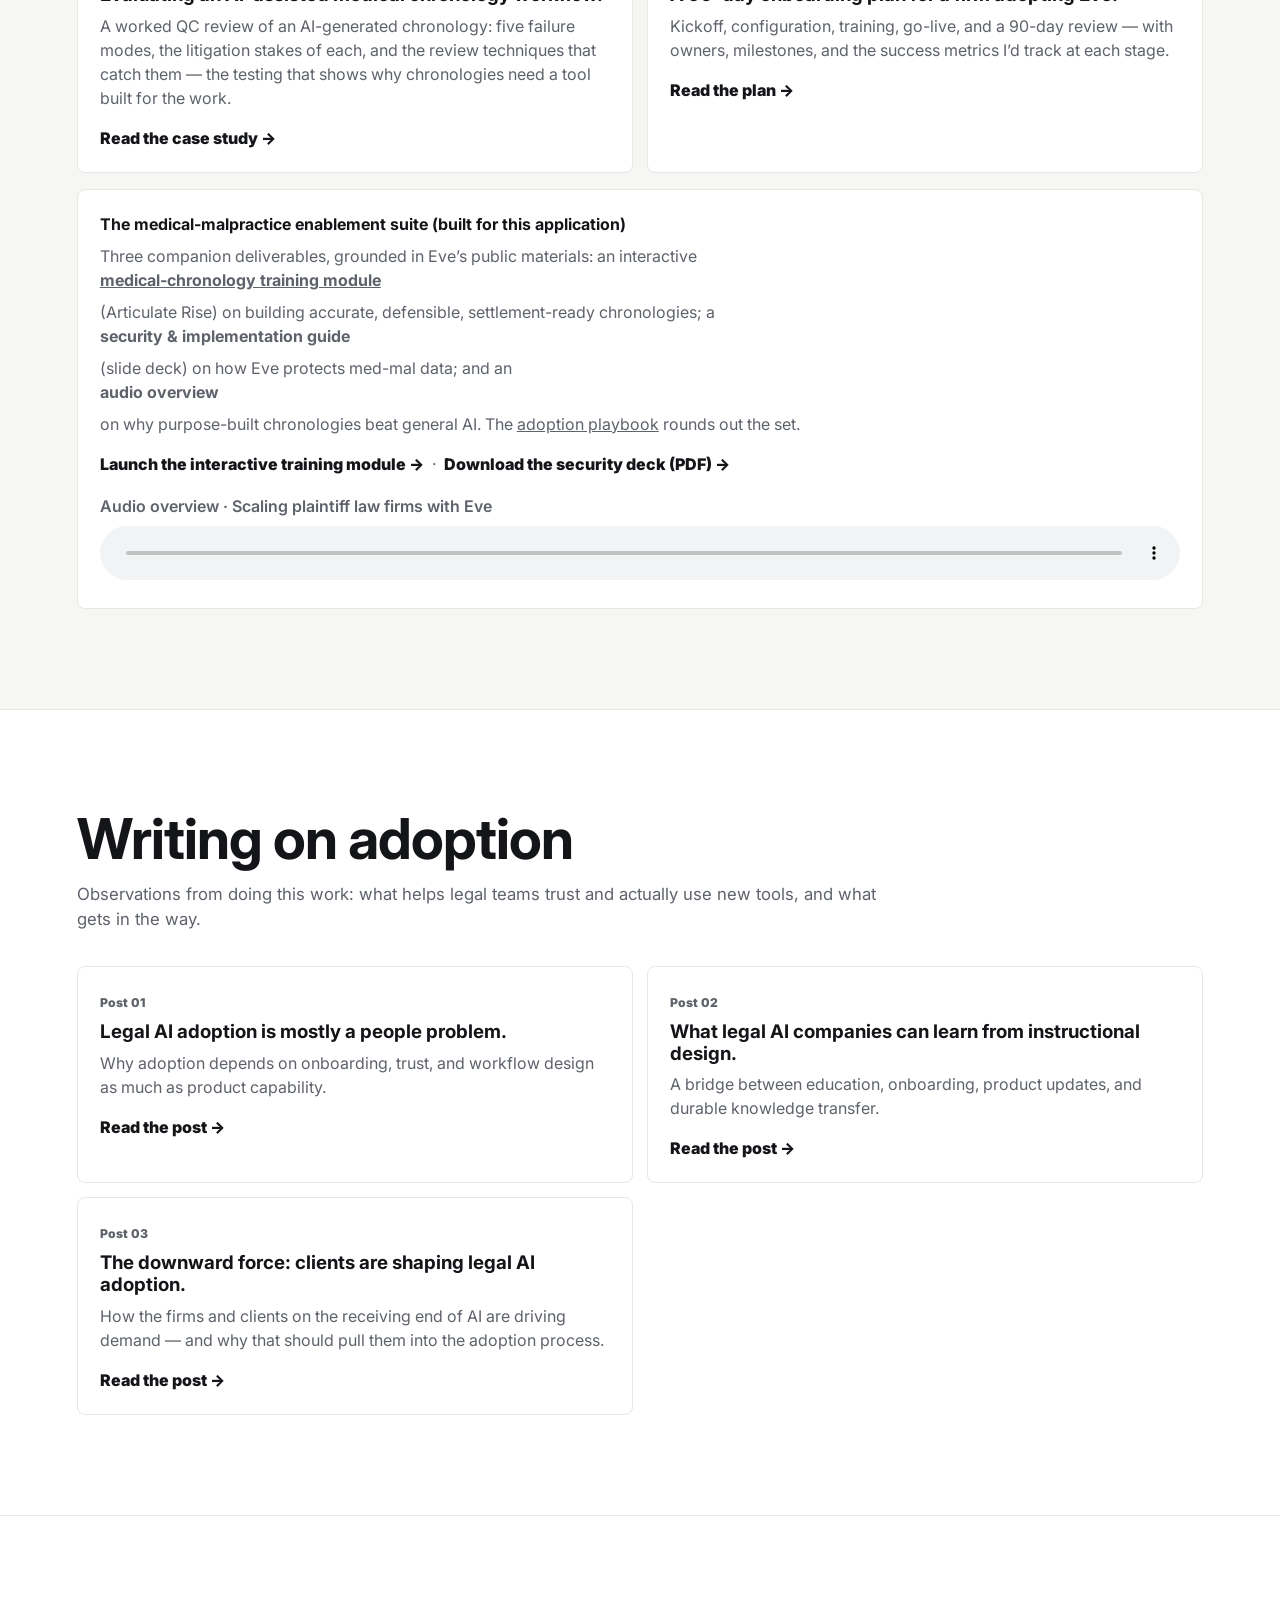
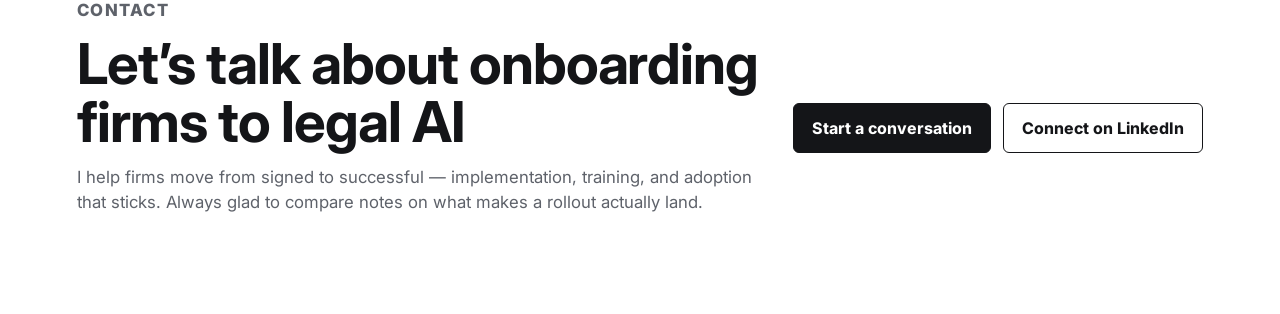
==== commit e0ebe437: "Add files via upload" ====
--- a/index.html
+++ b/index.html
@@ -21,8 +21,8 @@
     <link rel="apple-touch-icon" href="apple-touch-icon.png">
     <link rel="preconnect" href="https://fonts.googleapis.com">
     <link rel="preconnect" href="https://fonts.gstatic.com" crossorigin>
-    <link href="https://fonts.googleapis.com/css2?family=Fraunces:opsz,wght@9..144,400;9..144,500;9..144,600&family=Inter:wght@400;500;600;700;800&display=swap" rel="stylesheet">
-    <link rel="stylesheet" href="styles.css?v=1">
+    <link href="https://fonts.googleapis.com/css2?family=Inter:wght@400;500;600;700;800&display=swap" rel="stylesheet">
+    <link rel="stylesheet" href="styles.css?v=2">
   </head>
   <body>
     <header class="site-header">
@@ -47,12 +47,10 @@
       <section class="hero">
         <div class="hero-copy">
           <p class="eyebrow">Customer onboarding &amp; adoption for legal AI</p>
-          <h1>Getting law firms from signed to successful.</h1>
+          <h1>Turning technology into better practice</h1>
           <p class="lede">
-            A firm doesn&rsquo;t get value from legal AI the day it buys it &mdash; it gets value the day
-            its people actually change how they work. Bridging that gap is onboarding: implementation,
-            training, workflow fit, and the steady push to real adoption. That&rsquo;s the work I do, built
-            on years of running a plaintiff firm from the inside.
+            For more than a decade, I have worked inside law firms building workflows, training, and
+            enabling legal professionals to turn new systems into confident daily practice.
           </p>
           <div class="hero-actions" aria-label="Primary actions">
             <a class="button primary" href="#lifecycle">See the approach</a>
@@ -228,14 +226,26 @@
         <div class="project-preview" role="note">
           <strong>The medical-malpractice enablement suite (built for this application)</strong>
           <p>
-            Three companion deliverables, grounded in Eve&rsquo;s public materials: a
-            <strong>medical-chronology training module</strong> (Articulate Rise) on building accurate,
-            defensible, settlement-ready chronologies; a <strong>security &amp; implementation guide</strong>
-            (slide deck) on how Eve protects med-mal data; and an <strong>audio overview</strong> on why
-            purpose-built chronologies beat general AI. Provided in the application packet &mdash; happy to
-            embed them here on request. The <a href="adoption-playbook.html">adoption playbook</a> rounds
-            out the set.
-          </p>
+            Three companion deliverables, grounded in Eve&rsquo;s public materials: an interactive
+            <strong><a href="rise-module.html">medical-chronology training module</a></strong> (Articulate
+            Rise) on building accurate, defensible, settlement-ready chronologies; a
+            <strong>security &amp; implementation guide</strong> (slide deck) on how Eve protects med-mal
+            data; and an <strong>audio overview</strong> on why purpose-built chronologies beat general AI.
+            The <a href="adoption-playbook.html">adoption playbook</a> rounds out the set.
+          </p>
+          <p style="margin-top:14px">
+            <a class="text-button" href="rise-module.html">Launch the interactive training module &rarr;</a>
+            &nbsp;&middot;&nbsp;
+            <a class="text-button" href="Eve_Security_Slidedeck.pdf">Download the security deck (PDF) &rarr;</a>
+          </p>
+          <div style="margin-top:18px">
+            <p style="margin:0 0 8px; font-weight:600">Audio overview &middot; Scaling plaintiff law firms with Eve</p>
+            <audio controls preload="none" style="width:100%">
+              <source src="Scaling_plaintiff_law_firms_with_Eve_AI.m4a" type="audio/mp4">
+              Your browser doesn&rsquo;t support inline audio &mdash;
+              <a href="Scaling_plaintiff_law_firms_with_Eve_AI.m4a">download the audio overview</a>.
+            </audio>
+          </div>
         </div>
       </section>
 
--- a/styles.css
+++ b/styles.css
@@ -1,16 +1,16 @@
 :root {
   color-scheme: light;
-  --ink: #1f1d1a;
-  --muted: #766e65;
-  --line: #efeae2;
-  --paper: #fbfaf7;
-  --soft: #f5f2ec;
-  --blue: #8a5a34;
+  --ink: #141518;
+  --muted: #5e626a;
+  --line: #e7e7e4;
+  --paper: #ffffff;
+  --soft: #f6f6f4;
+  --blue: #141518;
   --green: #5f6b4f;
   --gold: #a36a2e;
   --rust: #9a5638;
   --white: #ffffff;
-  --shadow: 0 16px 44px rgba(31, 29, 26, 0.07);
+  --shadow: 0 16px 40px rgba(20, 20, 25, 0.06);
 }
 
 * {
@@ -111,11 +111,25 @@
 
 .eyebrow {
   margin: 0 0 12px;
-  color: var(--rust);
+  color: var(--muted);
   font-size: 0.78rem;
   font-weight: 800;
   letter-spacing: 0.09em;
   text-transform: uppercase;
+}
+
+/* Hero tag styled as a bordered pill, like Eve's */
+.hero .eyebrow {
+  display: inline-block;
+  margin-bottom: 22px;
+  padding: 7px 16px;
+  border: 1px solid var(--ink);
+  border-radius: 999px;
+  color: var(--ink);
+  font-size: 0.82rem;
+  font-weight: 600;
+  letter-spacing: 0;
+  text-transform: none;
 }
 
 h1,
@@ -129,11 +143,11 @@
 h1 {
   max-width: 910px;
   margin-bottom: 18px;
-  font-family: "Fraunces", Georgia, "Times New Roman", serif;
+  font-family: Inter, ui-sans-serif, system-ui, -apple-system, "Segoe UI", sans-serif;
   font-size: clamp(2.7rem, 4vw, 4.35rem);
-  font-weight: 500;
-  letter-spacing: 0;
-  line-height: 1;
+  font-weight: 750;
+  letter-spacing: -0.022em;
+  line-height: 1.02;
 }
 
 .lede {
@@ -267,9 +281,11 @@
 .thesis-band p {
   max-width: 1180px;
   margin: 0 auto;
-  font-family: "Fraunces", Georgia, "Times New Roman", serif;
+  font-family: Inter, ui-sans-serif, system-ui, -apple-system, "Segoe UI", sans-serif;
   font-size: clamp(1.35rem, 2.6vw, 2.35rem);
-  line-height: 1.18;
+  font-weight: 600;
+  letter-spacing: -0.012em;
+  line-height: 1.2;
 }
 
 .section {
@@ -289,10 +305,11 @@
 .section-heading h2,
 .contact-section h2 {
   margin-bottom: 14px;
-  font-family: "Fraunces", Georgia, "Times New Roman", serif;
+  font-family: Inter, ui-sans-serif, system-ui, -apple-system, "Segoe UI", sans-serif;
   font-size: clamp(2rem, 4.4vw, 4.2rem);
-  font-weight: 500;
-  line-height: 1;
+  font-weight: 700;
+  letter-spacing: -0.018em;
+  line-height: 1.03;
 }
 
 .section-heading p,
@@ -387,7 +404,7 @@
 
 .enablement-cards span,
 .writing-list span {
-  color: var(--rust);
+  color: var(--muted);
   font-size: 0.76rem;
   font-weight: 850;
 }
@@ -594,7 +611,7 @@
 
 .record p {
   margin: 0;
-  font-family: "Fraunces", Georgia, "Times New Roman", serif;
+  font-family: Inter, ui-sans-serif, system-ui, -apple-system, "Segoe UI", sans-serif;
   font-size: 0.98rem;
 }
 
@@ -768,7 +785,7 @@
 
 .stack-layer.human-layer strong {
   color: var(--white);
-  font-family: "Fraunces", Georgia, "Times New Roman", serif;
+  font-family: Inter, ui-sans-serif, system-ui, -apple-system, "Segoe UI", sans-serif;
   font-size: 1.18rem;
   font-weight: 500;
 }
@@ -881,7 +898,7 @@
 
 .relnote-head h3 {
   margin: 0;
-  font-family: "Fraunces", Georgia, "Times New Roman", serif;
+  font-family: Inter, ui-sans-serif, system-ui, -apple-system, "Segoe UI", sans-serif;
   font-weight: 500;
   font-size: 1.65rem;
   line-height: 1.1;
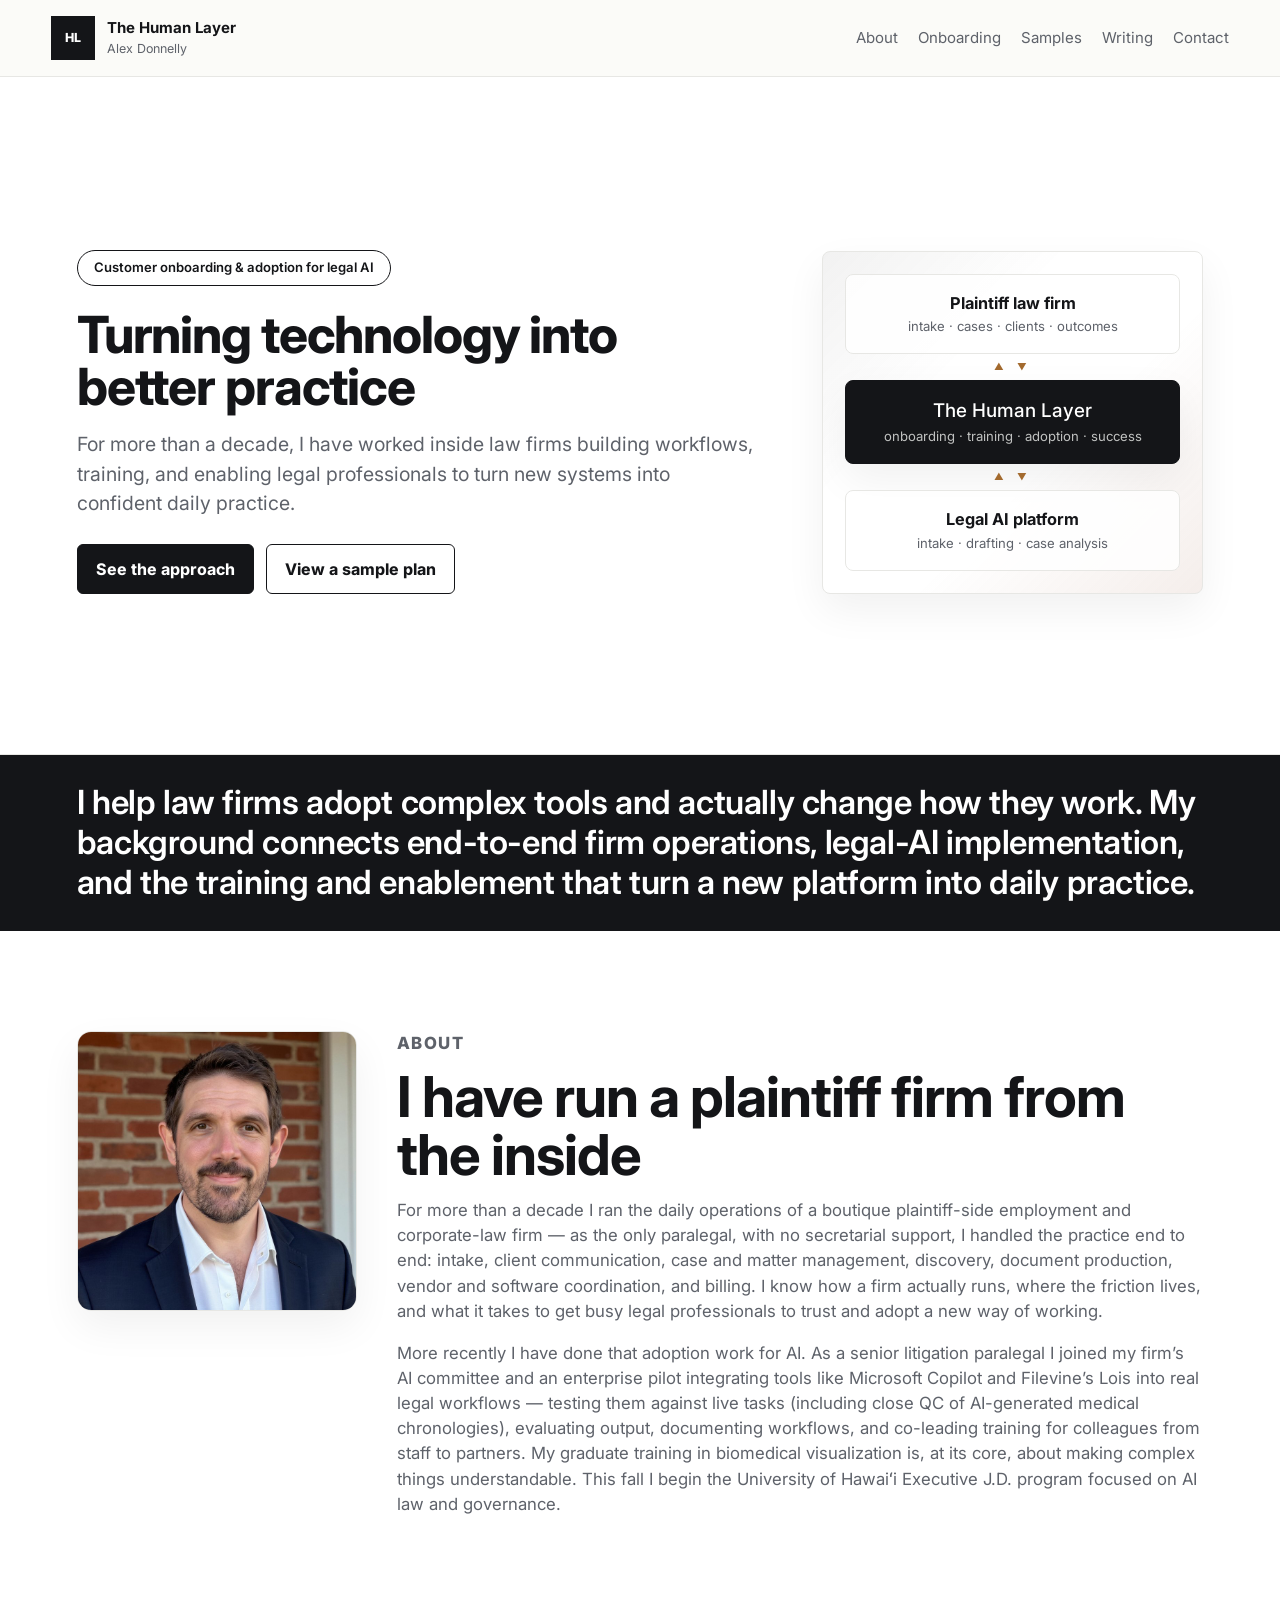
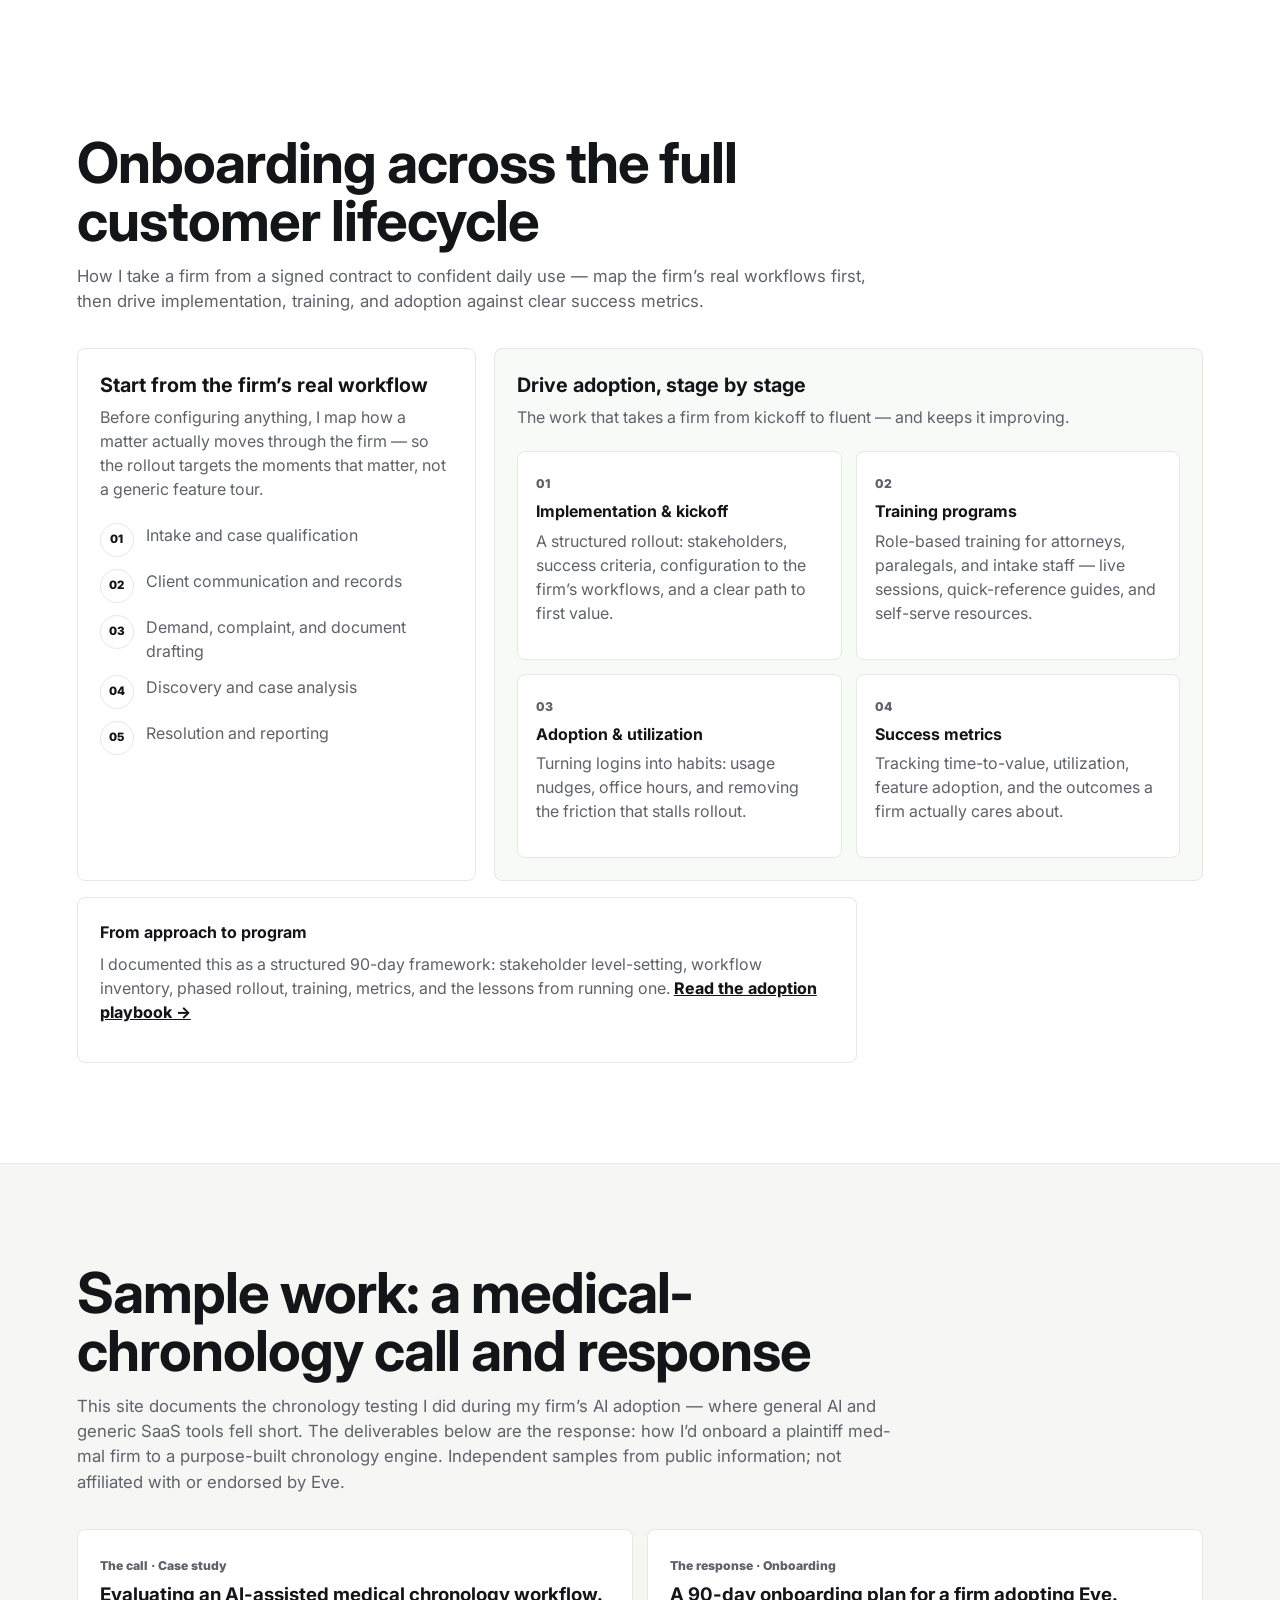
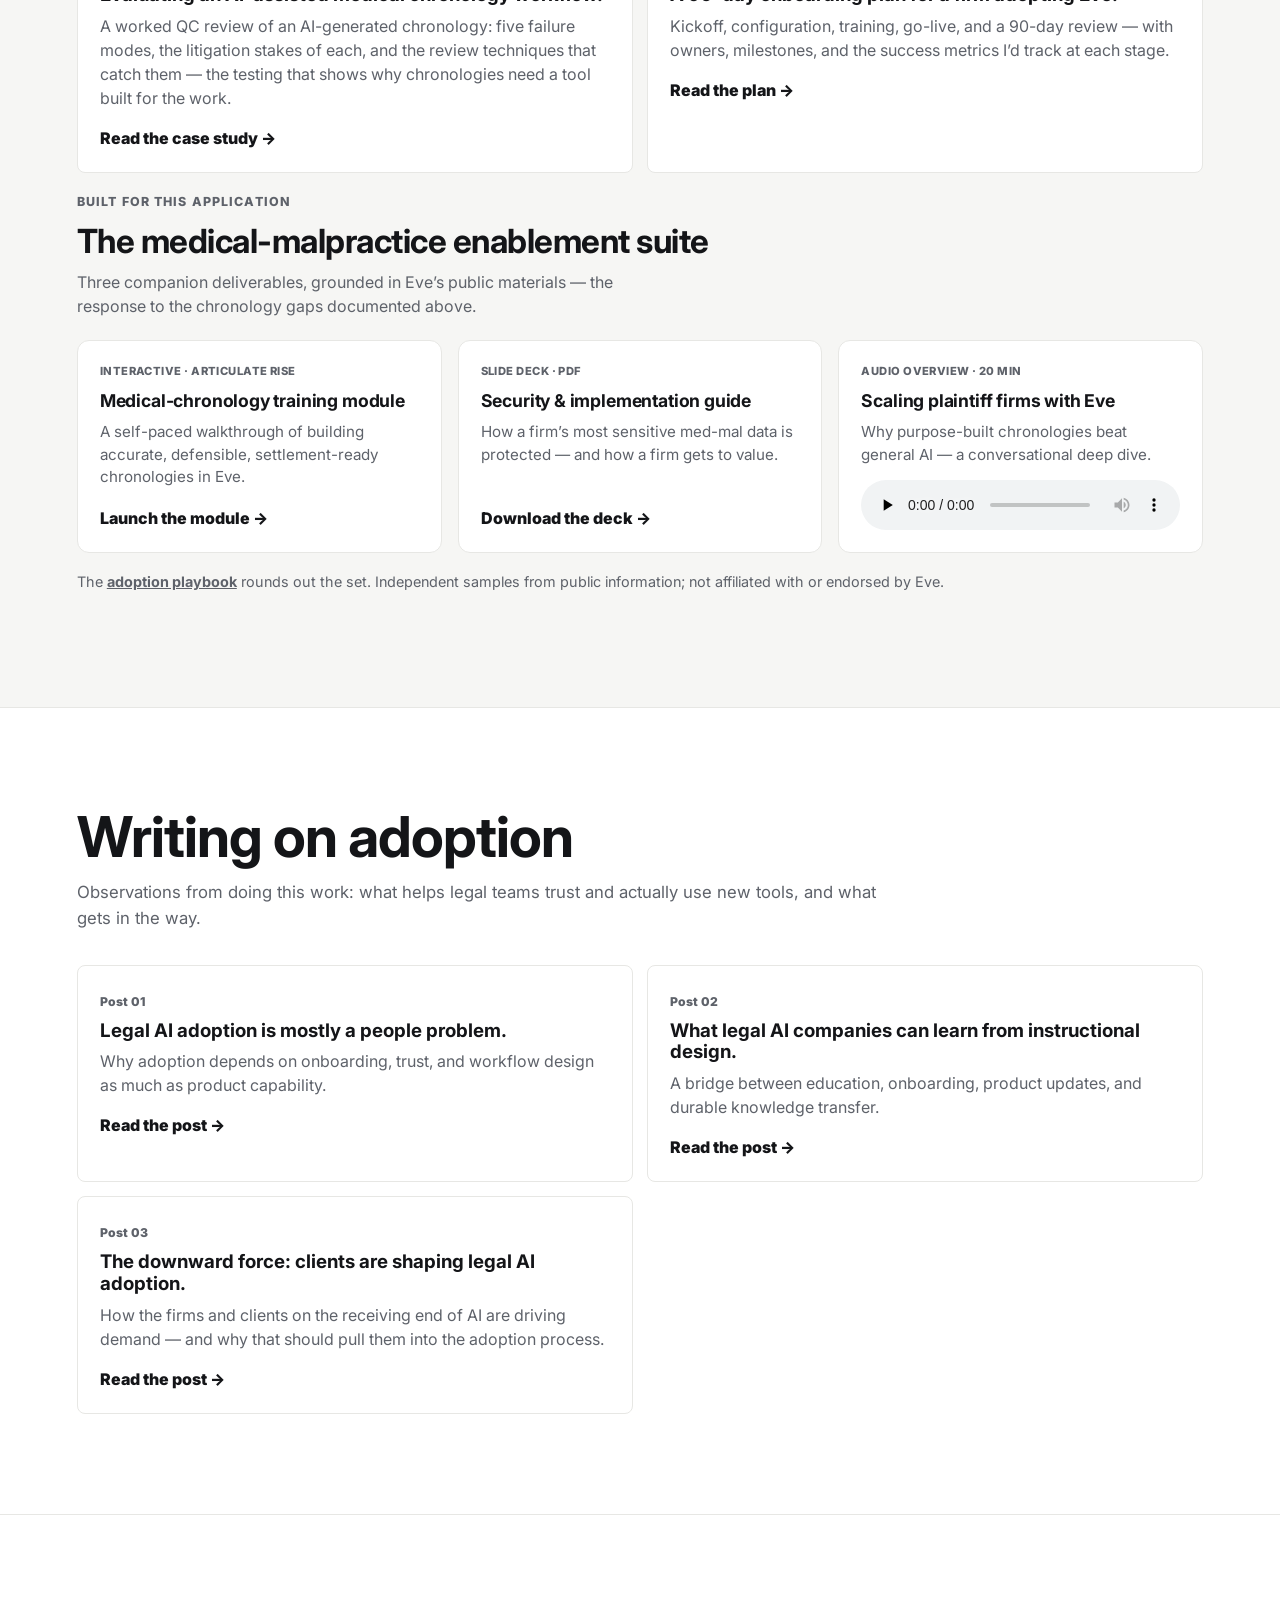
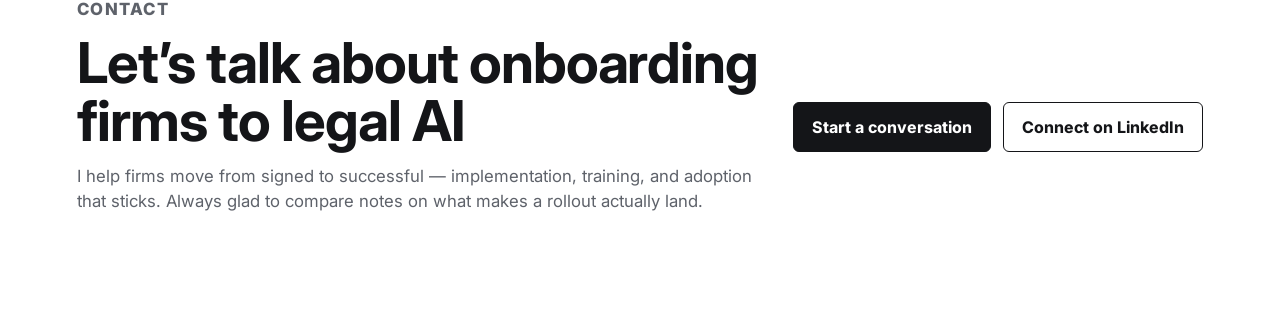
==== commit 1c9aea34: "Add files via upload" ====
--- a/index.html
+++ b/index.html
@@ -22,7 +22,7 @@
     <link rel="preconnect" href="https://fonts.googleapis.com">
     <link rel="preconnect" href="https://fonts.gstatic.com" crossorigin>
     <link href="https://fonts.googleapis.com/css2?family=Inter:wght@400;500;600;700;800&display=swap" rel="stylesheet">
-    <link rel="stylesheet" href="styles.css?v=2">
+    <link rel="stylesheet" href="styles.css?v=4">
   </head>
   <body>
     <header class="site-header">
@@ -223,29 +223,47 @@
           </article>
         </div>
 
-        <div class="project-preview" role="note">
-          <strong>The medical-malpractice enablement suite (built for this application)</strong>
-          <p>
-            Three companion deliverables, grounded in Eve&rsquo;s public materials: an interactive
-            <strong><a href="rise-module.html">medical-chronology training module</a></strong> (Articulate
-            Rise) on building accurate, defensible, settlement-ready chronologies; a
-            <strong>security &amp; implementation guide</strong> (slide deck) on how Eve protects med-mal
-            data; and an <strong>audio overview</strong> on why purpose-built chronologies beat general AI.
-            The <a href="adoption-playbook.html">adoption playbook</a> rounds out the set.
-          </p>
-          <p style="margin-top:14px">
-            <a class="text-button" href="rise-module.html">Launch the interactive training module &rarr;</a>
-            &nbsp;&middot;&nbsp;
-            <a class="text-button" href="Eve_Security_Slidedeck.pdf">Download the security deck (PDF) &rarr;</a>
-          </p>
-          <div style="margin-top:18px">
-            <p style="margin:0 0 8px; font-weight:600">Audio overview &middot; Scaling plaintiff law firms with Eve</p>
-            <audio controls preload="none" style="width:100%">
-              <source src="Scaling_plaintiff_law_firms_with_Eve_AI.m4a" type="audio/mp4">
-              Your browser doesn&rsquo;t support inline audio &mdash;
-              <a href="Scaling_plaintiff_law_firms_with_Eve_AI.m4a">download the audio overview</a>.
-            </audio>
-          </div>
+        <div class="suite-block">
+          <p class="eyebrow">Built for this application</p>
+          <h3 class="suite-title">The medical-malpractice enablement suite</h3>
+          <p class="suite-lede">
+            Three companion deliverables, grounded in Eve&rsquo;s public materials &mdash; the response to
+            the chronology gaps documented above.
+          </p>
+
+          <div class="suite-tiles">
+            <a class="suite-tile" href="rise-module.html">
+              <span class="suite-tag">Interactive &middot; Articulate Rise</span>
+              <h4>Medical-chronology training module</h4>
+              <p>A self-paced walkthrough of building accurate, defensible, settlement-ready chronologies
+              in Eve.</p>
+              <span class="suite-action">Launch the module <span aria-hidden="true">&rarr;</span></span>
+            </a>
+
+            <a class="suite-tile" href="Eve_Security_Slidedeck.pdf">
+              <span class="suite-tag">Slide deck &middot; PDF</span>
+              <h4>Security &amp; implementation guide</h4>
+              <p>How a firm&rsquo;s most sensitive med-mal data is protected &mdash; and how a firm gets to
+              value.</p>
+              <span class="suite-action">Download the deck <span aria-hidden="true">&rarr;</span></span>
+            </a>
+
+            <div class="suite-tile suite-tile--audio">
+              <span class="suite-tag">Audio overview &middot; 20 min</span>
+              <h4>Scaling plaintiff firms with Eve</h4>
+              <p>Why purpose-built chronologies beat general AI &mdash; a conversational deep dive.</p>
+              <audio controls preload="none" class="suite-audio">
+                <source src="Scaling_plaintiff_law_firms_with_Eve_AI.m4a" type="audio/mp4">
+                Your browser doesn&rsquo;t support inline audio &mdash;
+                <a href="Scaling_plaintiff_law_firms_with_Eve_AI.m4a">download the audio overview</a>.
+              </audio>
+            </div>
+          </div>
+
+          <p class="suite-footnote">
+            The <a href="adoption-playbook.html">adoption playbook</a> rounds out the set. Independent
+            samples from public information; not affiliated with or endorsed by Eve.
+          </p>
         </div>
       </section>
 
--- a/styles.css
+++ b/styles.css
@@ -355,30 +355,34 @@
 }
 
 .timeline {
-  display: grid;
-  grid-template-columns: minmax(0, 1fr);
-  gap: 12px;
   margin: 0;
   padding: 0;
   list-style: none;
   counter-reset: workflow;
+  display: flex;
+  flex-direction: column;
+  gap: 12px;
 }
 
 .timeline li {
   counter-increment: workflow;
-  display: grid;
-  grid-template-columns: 34px minmax(0, 1fr);
-  gap: 10px;
-  align-items: start;
+  position: relative;
+  padding-left: 46px;
+  min-height: 34px;
   color: var(--muted);
 }
 
 .timeline li::before {
   content: counter(workflow, decimal-leading-zero);
-  display: grid;
+  position: absolute;
+  left: 0;
+  top: 0;
+  box-sizing: border-box;
   width: 34px;
   height: 34px;
-  place-items: center;
+  display: flex;
+  align-items: center;
+  justify-content: center;
   border: 1px solid var(--line);
   border-radius: 50%;
   color: var(--ink);
@@ -1012,3 +1016,119 @@
   font-weight: 400;
   white-space: normal;
 }
+
+/* Enablement-suite tiles */
+.suite-block {
+  margin-top: 20px;
+}
+
+.suite-block .suite-title {
+  margin: 6px 0 10px;
+  font-size: clamp(1.5rem, 2.6vw, 2.1rem);
+  font-weight: 700;
+  letter-spacing: -0.015em;
+  line-height: 1.1;
+}
+
+.suite-block .suite-lede {
+  max-width: 60ch;
+  margin: 0 0 4px;
+  color: var(--muted);
+}
+
+.suite-tiles {
+  display: grid;
+  grid-template-columns: repeat(3, minmax(0, 1fr));
+  gap: 16px;
+  margin-top: 22px;
+}
+
+.suite-tile {
+  display: flex;
+  flex-direction: column;
+  gap: 10px;
+  padding: 22px;
+  border: 1px solid var(--line);
+  border-radius: 12px;
+  background: var(--white);
+  color: var(--ink);
+  text-decoration: none;
+  transition:
+    background 0.18s ease,
+    border-color 0.18s ease,
+    transform 0.18s ease,
+    box-shadow 0.18s ease;
+}
+
+a.suite-tile:hover {
+  background: #edece8;
+  border-color: #d3d3cd;
+  transform: translateY(-3px);
+  box-shadow: var(--shadow);
+}
+
+a.suite-tile:focus-visible {
+  outline: 2px solid var(--ink);
+  outline-offset: 2px;
+}
+
+.suite-tag {
+  font-size: 0.7rem;
+  font-weight: 800;
+  letter-spacing: 0.04em;
+  text-transform: uppercase;
+  color: var(--muted);
+}
+
+.suite-tile h4 {
+  margin: 0;
+  font-size: 1.1rem;
+  font-weight: 700;
+  letter-spacing: -0.01em;
+  line-height: 1.2;
+}
+
+.suite-tile p {
+  margin: 0;
+  color: var(--muted);
+  font-size: 0.95rem;
+  line-height: 1.5;
+}
+
+.suite-action {
+  margin-top: auto;
+  padding-top: 6px;
+  color: var(--blue);
+  font-weight: 850;
+}
+
+.suite-action span {
+  display: inline-block;
+  transition: transform 0.18s ease;
+}
+
+a.suite-tile:hover .suite-action span {
+  transform: translateX(4px);
+}
+
+.suite-tile--audio .suite-audio {
+  width: 100%;
+  margin-top: auto;
+  padding-top: 4px;
+}
+
+.suite-footnote {
+  margin-top: 18px;
+  color: var(--muted);
+  font-size: 0.9rem;
+}
+
+.suite-footnote a {
+  font-weight: 700;
+}
+
+@media (max-width: 820px) {
+  .suite-tiles {
+    grid-template-columns: 1fr;
+  }
+}
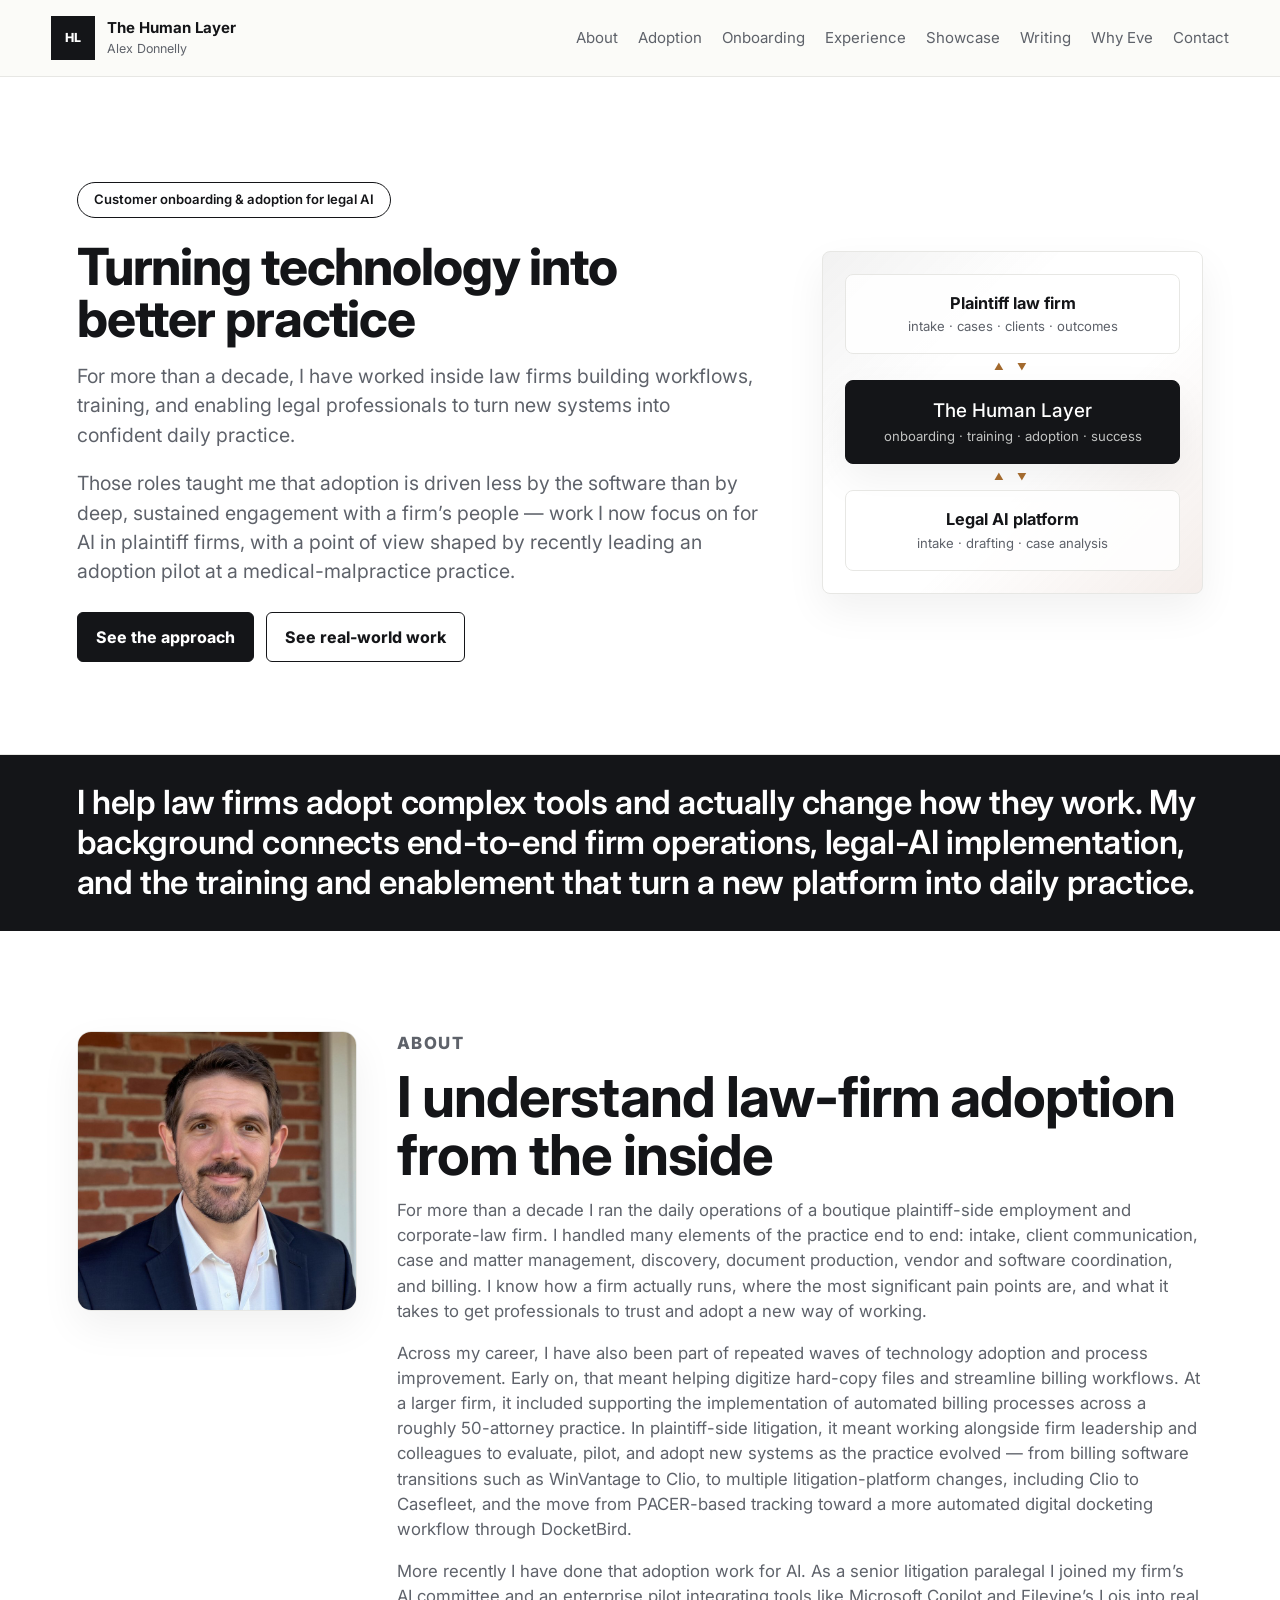
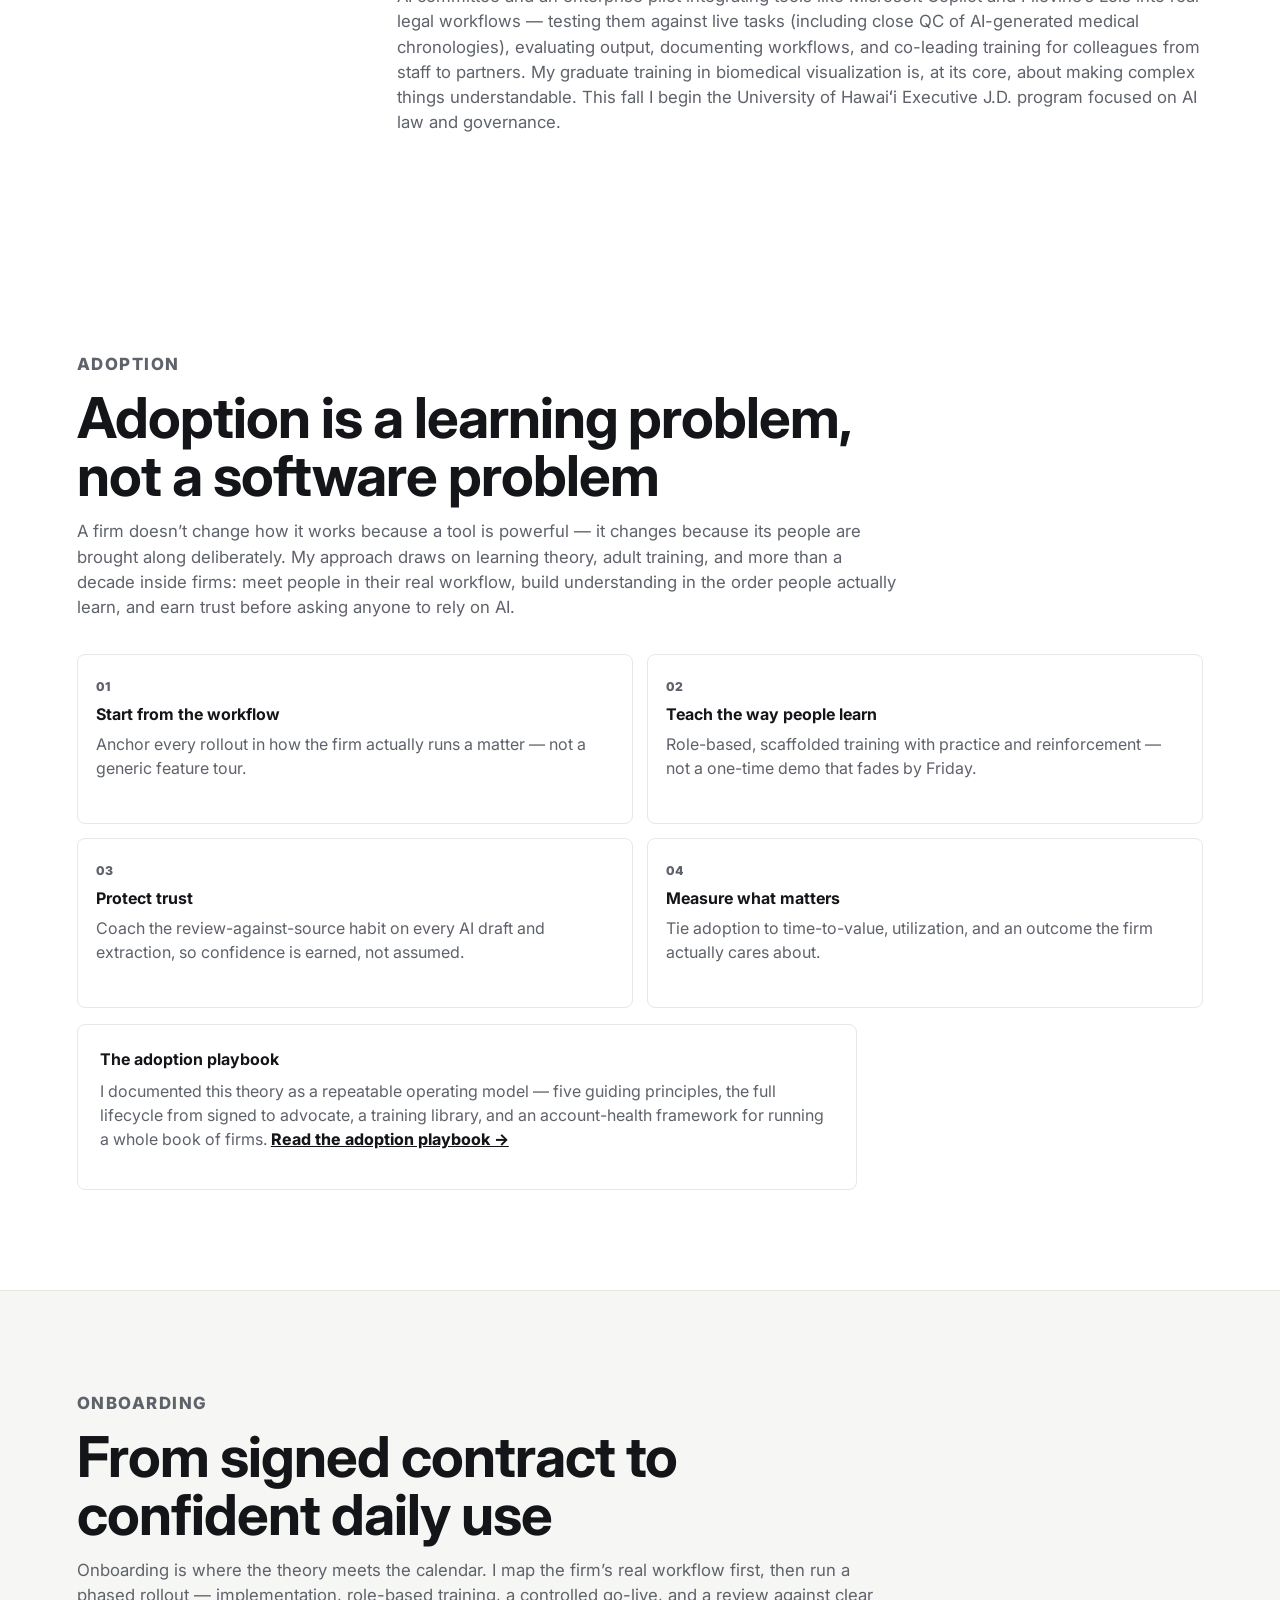
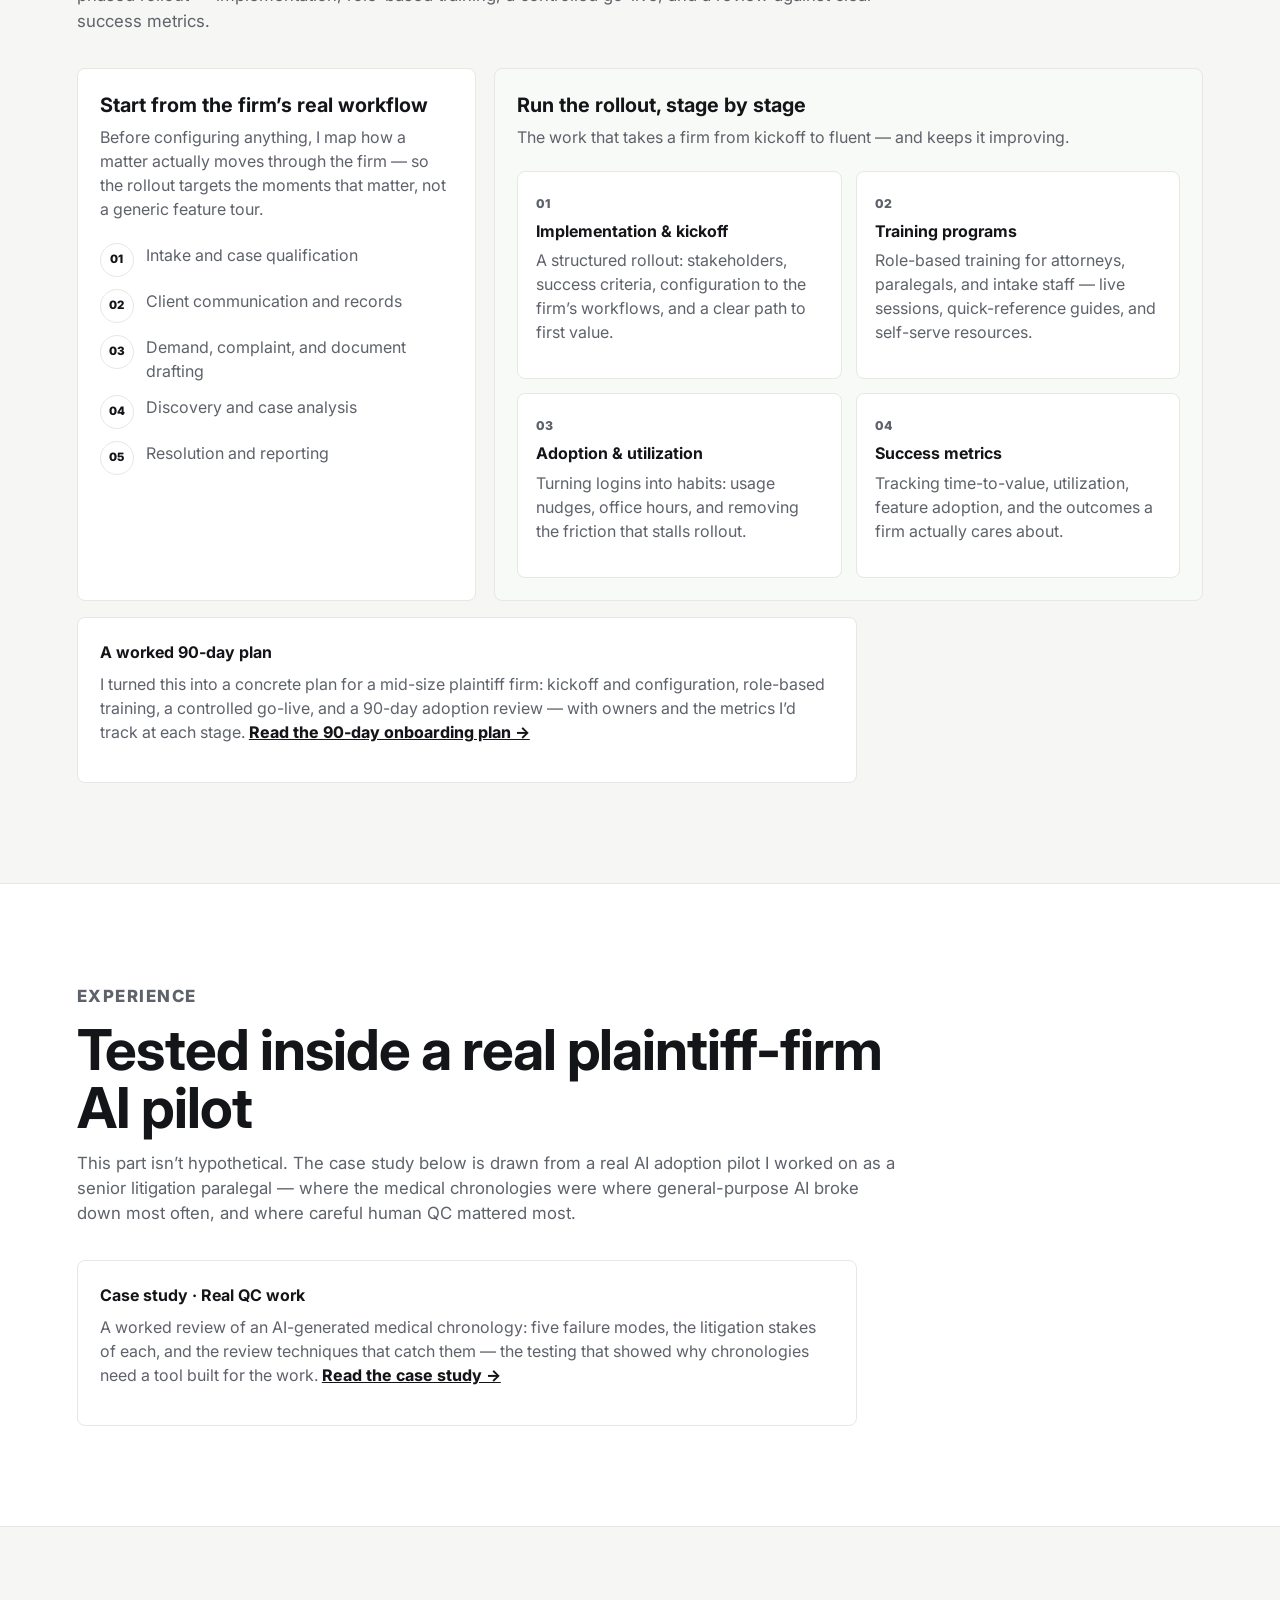
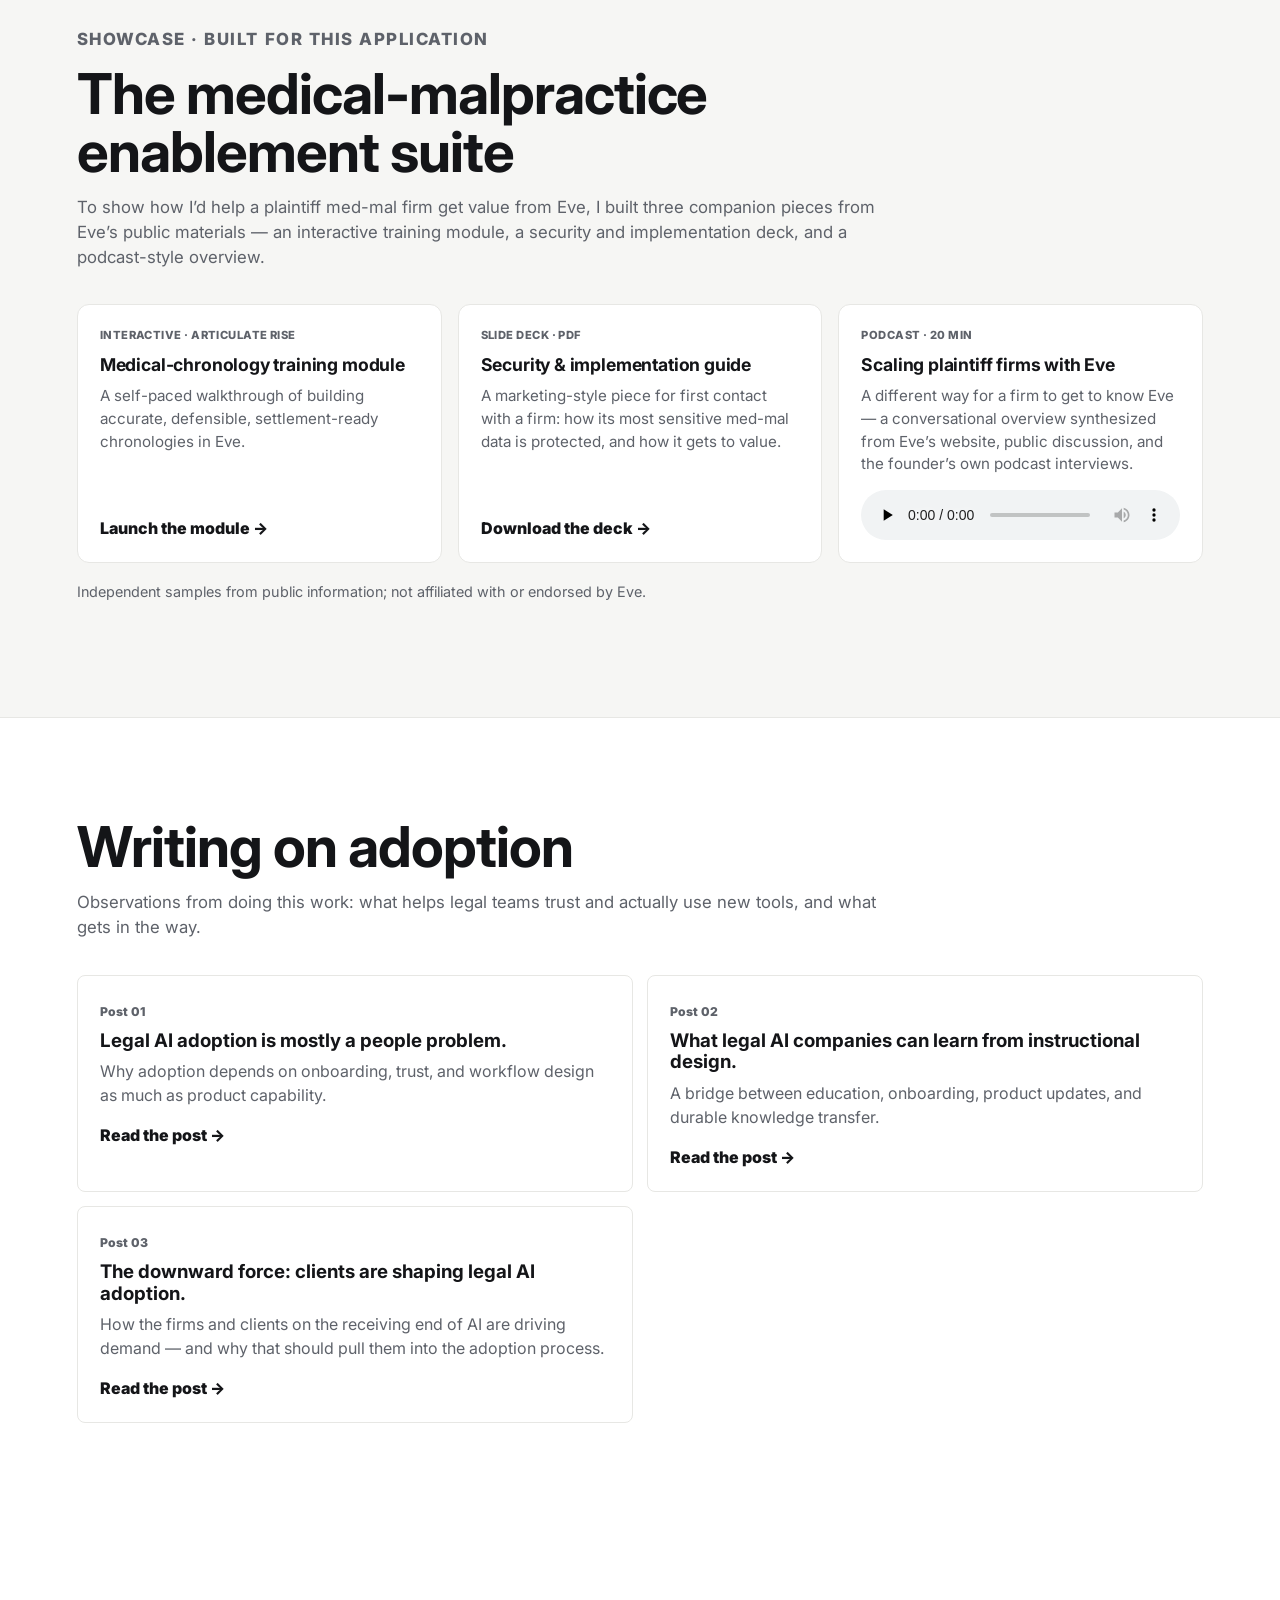
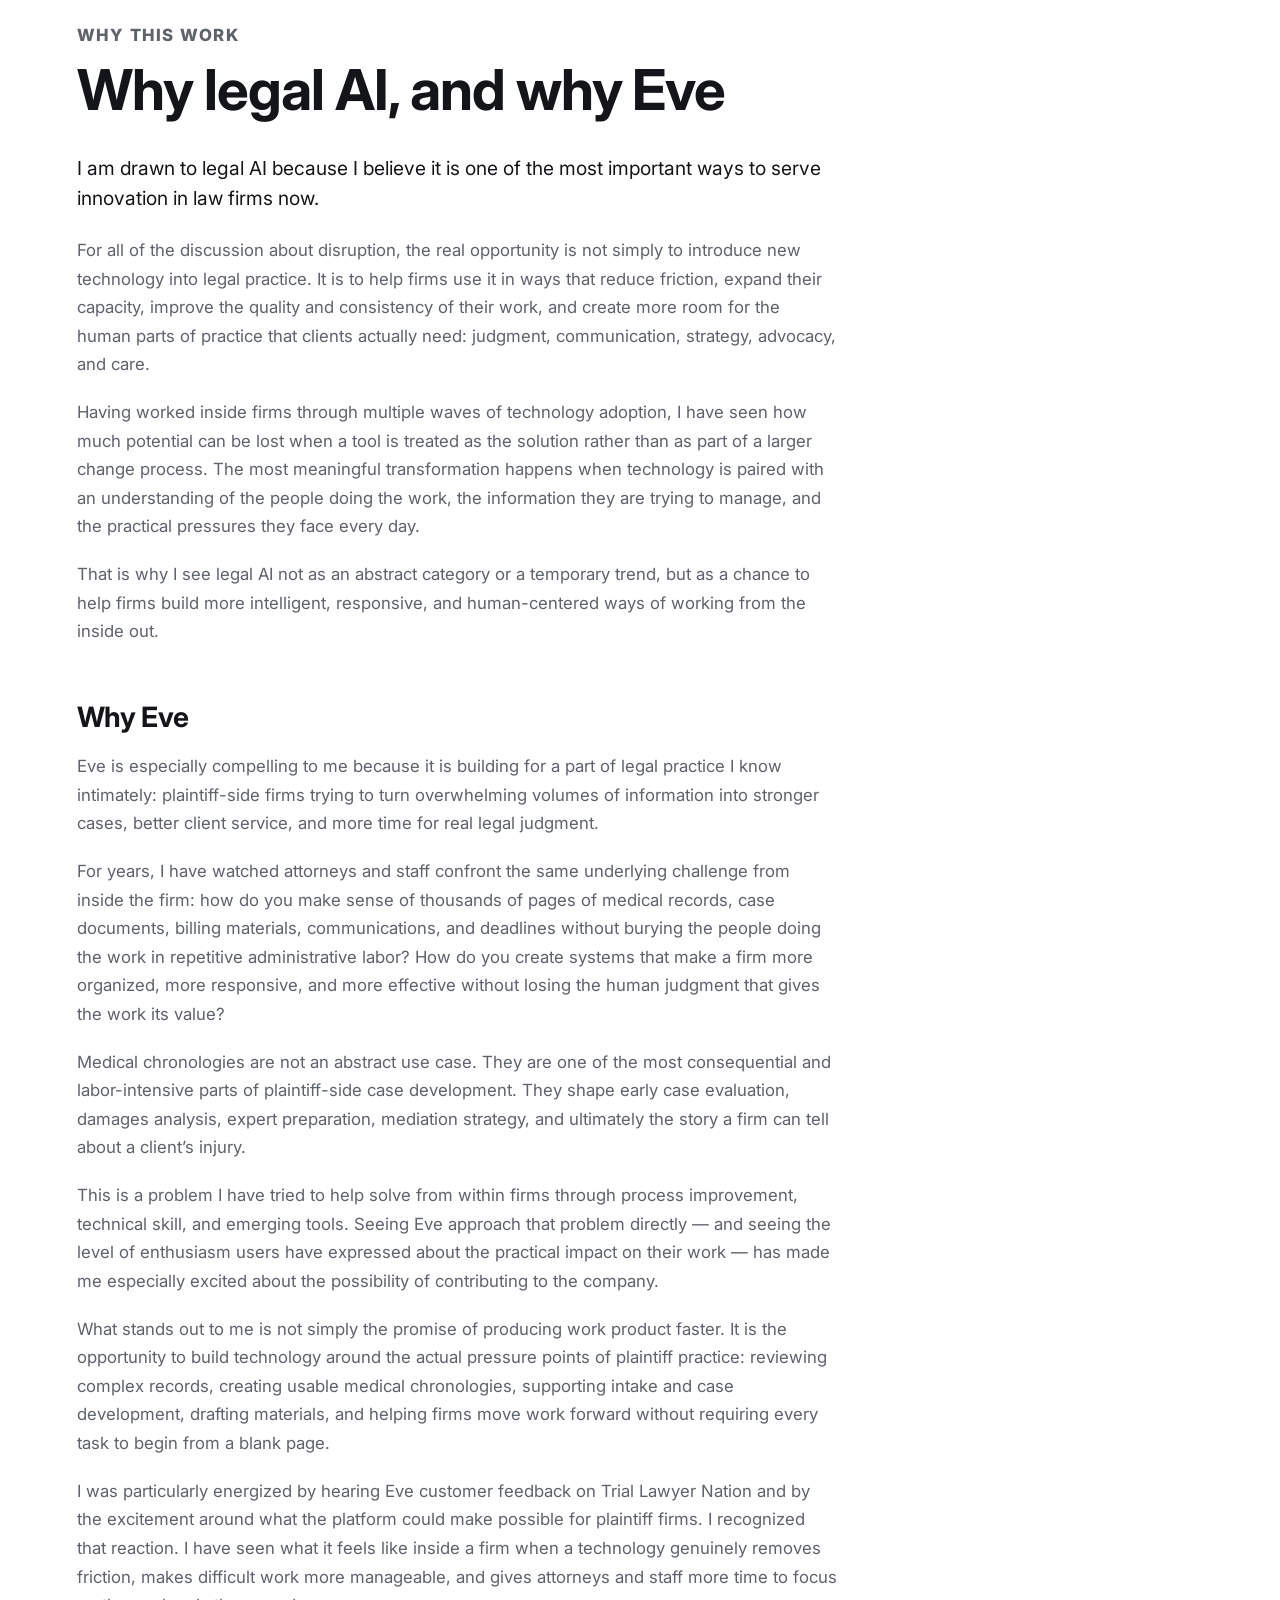
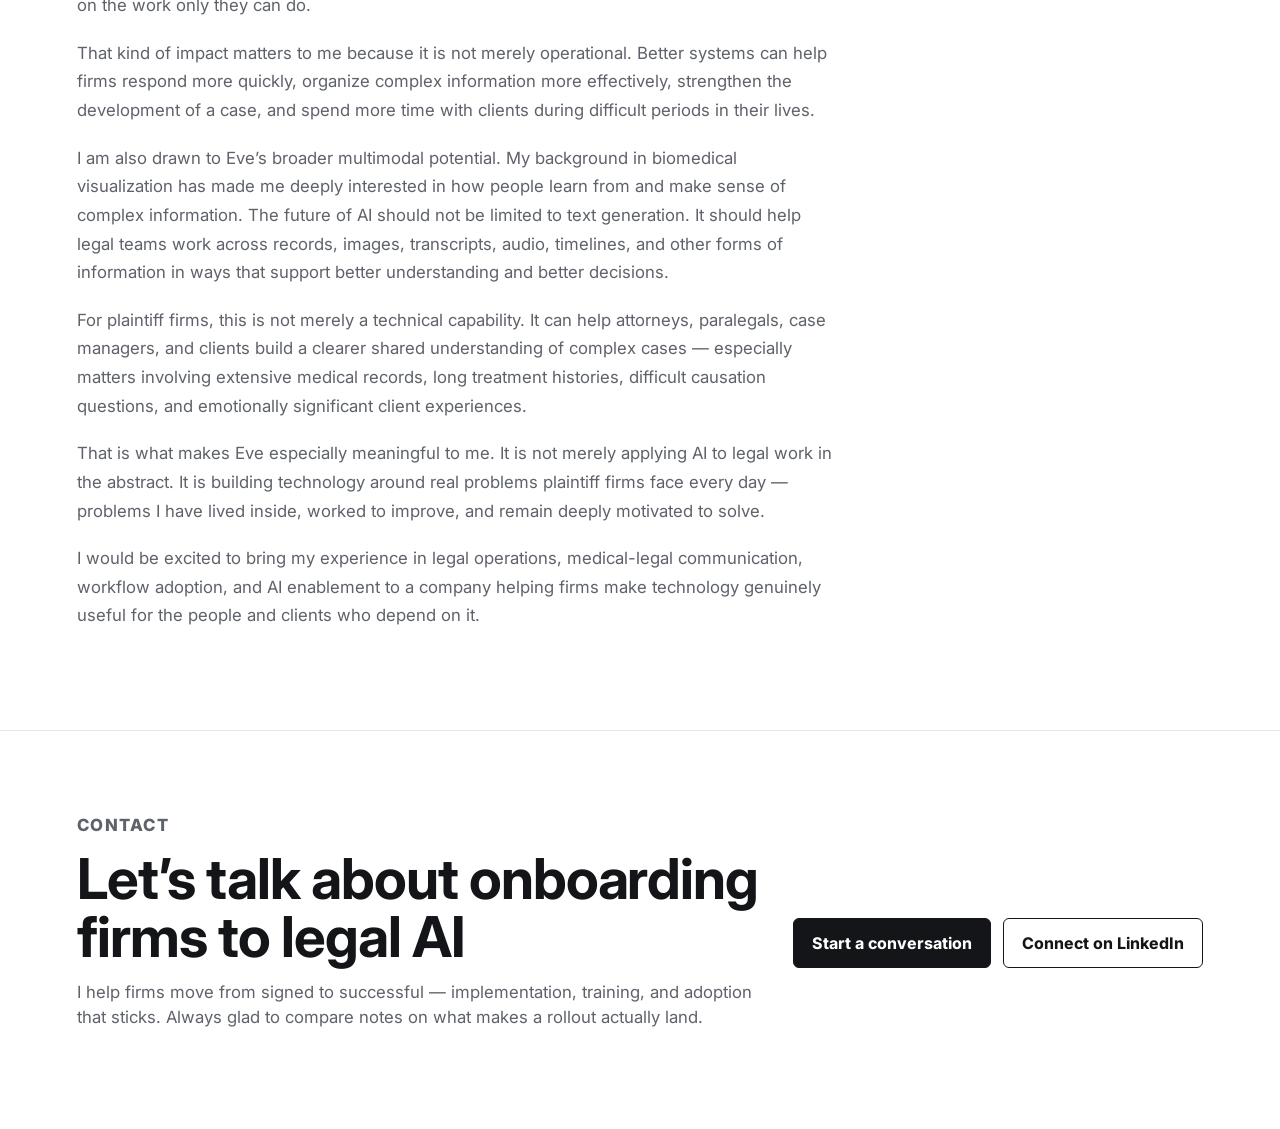
==== commit 6302ed4e: "Add files via upload" ====
--- a/index.html
+++ b/index.html
@@ -23,6 +23,19 @@
     <link rel="preconnect" href="https://fonts.gstatic.com" crossorigin>
     <link href="https://fonts.googleapis.com/css2?family=Inter:wght@400;500;600;700;800&display=swap" rel="stylesheet">
     <link rel="stylesheet" href="styles.css?v=4">
+    <style>
+      .why .prose { max-width: 760px; }
+      .why .prose p { margin: 0 0 1.15em; color: var(--muted); font-size: 1.05rem; line-height: 1.7; }
+      .why .prose p:last-child { margin-bottom: 0; }
+      .why .prose p.lead { color: var(--ink); font-size: 1.2rem; line-height: 1.6; }
+      .why .prose h3 {
+        margin: 1.8em 0 0.5em;
+        font-size: clamp(1.3rem, 2.2vw, 1.75rem);
+        font-weight: 700;
+        letter-spacing: -0.012em;
+        color: var(--ink);
+      }
+    </style>
   </head>
   <body>
     <header class="site-header">
@@ -36,9 +49,12 @@
 
       <nav class="nav" aria-label="Primary navigation">
         <a href="#about">About</a>
-        <a href="#lifecycle">Onboarding</a>
-        <a href="#samples">Samples</a>
+        <a href="#adoption">Adoption</a>
+        <a href="#onboarding">Onboarding</a>
+        <a href="#experience">Experience</a>
+        <a href="#showcase">Showcase</a>
         <a href="#takeaways">Writing</a>
+        <a href="#why">Why Eve</a>
         <a href="#contact">Contact</a>
       </nav>
     </header>
@@ -52,9 +68,15 @@
             For more than a decade, I have worked inside law firms building workflows, training, and
             enabling legal professionals to turn new systems into confident daily practice.
           </p>
+          <p class="lede">
+            Those roles taught me that adoption is driven less by the software than by deep, sustained
+            engagement with a firm&rsquo;s people &mdash; work I now focus on for AI in plaintiff firms,
+            with a point of view shaped by recently leading an adoption pilot at a medical-malpractice
+            practice.
+          </p>
           <div class="hero-actions" aria-label="Primary actions">
-            <a class="button primary" href="#lifecycle">See the approach</a>
-            <a class="button secondary" href="#samples">View a sample plan</a>
+            <a class="button primary" href="#adoption">See the approach</a>
+            <a class="button secondary" href="#experience">See real-world work</a>
           </div>
         </div>
 
@@ -98,14 +120,23 @@
           >
           <div class="section-heading about-copy">
           <p class="eyebrow">About</p>
-          <h2>I have run a plaintiff firm from the inside</h2>
+          <h2>I understand law-firm adoption from the inside</h2>
           <p>
             For more than a decade I ran the daily operations of a boutique plaintiff-side employment and
-            corporate-law firm &mdash; as the only paralegal, with no secretarial support, I handled the
-            practice end to end: intake, client communication, case and matter management, discovery,
-            document production, vendor and software coordination, and billing. I know how a firm actually
-            runs, where the friction lives, and what it takes to get busy legal professionals to trust and
-            adopt a new way of working.
+            corporate-law firm. I handled many elements of the practice end to end: intake, client
+            communication, case and matter management, discovery, document production, vendor and software
+            coordination, and billing. I know how a firm actually runs, where the most significant pain
+            points are, and what it takes to get professionals to trust and adopt a new way of working.
+          </p>
+          <p>
+            Across my career, I have also been part of repeated waves of technology adoption and process
+            improvement. Early on, that meant helping digitize hard-copy files and streamline billing
+            workflows. At a larger firm, it included supporting the implementation of automated billing
+            processes across a roughly 50-attorney practice. In plaintiff-side litigation, it meant working
+            alongside firm leadership and colleagues to evaluate, pilot, and adopt new systems as the
+            practice evolved &mdash; from billing software transitions such as WinVantage to Clio, to
+            multiple litigation-platform changes, including Clio to Casefleet, and the move from PACER-based
+            tracking toward a more automated digital docketing workflow through DocketBird.
           </p>
           <p>
             More recently I have done that adoption work for AI. As a senior litigation paralegal I joined
@@ -120,13 +151,65 @@
         </div>
       </section>
 
-      <section id="lifecycle" class="section">
+      <section id="adoption" class="section">
         <div class="section-heading">
-          <h2>Onboarding across the full customer lifecycle</h2>
-          <p>
-            How I take a firm from a signed contract to confident daily use &mdash; map the firm&rsquo;s
-            real workflows first, then drive implementation, training, and adoption against clear success
-            metrics.
+          <p class="eyebrow">Adoption</p>
+          <h2>Adoption is a learning problem, not a software problem</h2>
+          <p>
+            A firm doesn&rsquo;t change how it works because a tool is powerful &mdash; it changes because
+            its people are brought along deliberately. My approach draws on learning theory, adult
+            training, and more than a decade inside firms: meet people in their real workflow, build
+            understanding in the order people actually learn, and earn trust before asking anyone to rely
+            on AI.
+          </p>
+        </div>
+
+        <div class="enablement-cards">
+          <article>
+            <span>01</span>
+            <h4>Start from the workflow</h4>
+            <p>Anchor every rollout in how the firm actually runs a matter &mdash; not a generic feature
+            tour.</p>
+          </article>
+          <article>
+            <span>02</span>
+            <h4>Teach the way people learn</h4>
+            <p>Role-based, scaffolded training with practice and reinforcement &mdash; not a one-time demo
+            that fades by Friday.</p>
+          </article>
+          <article>
+            <span>03</span>
+            <h4>Protect trust</h4>
+            <p>Coach the review-against-source habit on every AI draft and extraction, so confidence is
+            earned, not assumed.</p>
+          </article>
+          <article>
+            <span>04</span>
+            <h4>Measure what matters</h4>
+            <p>Tie adoption to time-to-value, utilization, and an outcome the firm actually cares
+            about.</p>
+          </article>
+        </div>
+
+        <div class="project-preview blueprint-cta">
+          <strong>The adoption playbook</strong>
+          <p>
+            I documented this theory as a repeatable operating model &mdash; five guiding principles, the
+            full lifecycle from signed to advocate, a training library, and an account-health framework for
+            running a whole book of firms.
+            <a href="adoption-playbook.html">Read the adoption playbook &rarr;</a>
+          </p>
+        </div>
+      </section>
+
+      <section id="onboarding" class="section muted">
+        <div class="section-heading">
+          <p class="eyebrow">Onboarding</p>
+          <h2>From signed contract to confident daily use</h2>
+          <p>
+            Onboarding is where the theory meets the calendar. I map the firm&rsquo;s real workflow first,
+            then run a phased rollout &mdash; implementation, role-based training, a controlled go-live, and
+            a review against clear success metrics.
           </p>
         </div>
 
@@ -148,7 +231,7 @@
 
           <div class="blueprint-stage emphasized">
             <div class="stage-header">
-              <h3>Drive adoption, stage by stage</h3>
+              <h3>Run the rollout, stage by stage</h3>
               <p>The work that takes a firm from kickoff to fluent &mdash; and keeps it improving.</p>
             </div>
             <div class="enablement-cards">
@@ -181,56 +264,50 @@
         </div>
 
         <div class="project-preview blueprint-cta">
-          <strong>From approach to program</strong>
-          <p>
-            I documented this as a structured 90-day framework: stakeholder level-setting, workflow
-            inventory, phased rollout, training, metrics, and the lessons from running one.
-            <a href="adoption-playbook.html">Read the adoption playbook &rarr;</a>
-          </p>
-        </div>
-      </section>
-
-      <section id="samples" class="section muted">
+          <strong>A worked 90-day plan</strong>
+          <p>
+            I turned this into a concrete plan for a mid-size plaintiff firm: kickoff and configuration,
+            role-based training, a controlled go-live, and a 90-day adoption review &mdash; with owners and
+            the metrics I&rsquo;d track at each stage.
+            <a href="onboarding-plan.html">Read the 90-day onboarding plan &rarr;</a>
+          </p>
+        </div>
+      </section>
+
+      <section id="experience" class="section">
         <div class="section-heading">
-          <h2>Sample work: a medical-chronology call and response</h2>
-          <p>
-            This site documents the chronology testing I did during my firm&rsquo;s AI adoption &mdash;
-            where general AI and generic SaaS tools fell short. The deliverables below are the response:
-            how I&rsquo;d onboard a plaintiff med-mal firm to a purpose-built chronology engine. Independent
-            samples from public information; not affiliated with or endorsed by Eve.
-          </p>
-        </div>
-
-        <div class="writing-list">
-          <article>
-            <span>The call &middot; Case study</span>
-            <h3><a href="evaluation.html">Evaluating an AI-assisted medical chronology workflow.</a></h3>
-            <p>
-              A worked QC review of an AI-generated chronology: five failure modes, the litigation stakes of
-              each, and the review techniques that catch them &mdash; the testing that shows why
-              chronologies need a tool built for the work.
-            </p>
-            <a class="text-button" href="evaluation.html">Read the case study →</a>
-          </article>
-          <article>
-            <span>The response &middot; Onboarding</span>
-            <h3><a href="onboarding-plan.html">A 90-day onboarding plan for a firm adopting Eve.</a></h3>
-            <p>
-              Kickoff, configuration, training, go-live, and a 90-day review &mdash; with owners,
-              milestones, and the success metrics I&rsquo;d track at each stage.
-            </p>
-            <a class="text-button" href="onboarding-plan.html">Read the plan →</a>
-          </article>
+          <p class="eyebrow">Experience</p>
+          <h2>Tested inside a real plaintiff-firm AI pilot</h2>
+          <p>
+            This part isn&rsquo;t hypothetical. The case study below is drawn from a real AI adoption pilot
+            I worked on as a senior litigation paralegal &mdash; where the medical chronologies were where
+            general-purpose AI broke down most often, and where careful human QC mattered most.
+          </p>
+        </div>
+
+        <div class="project-preview blueprint-cta">
+          <strong>Case study &middot; Real QC work</strong>
+          <p>
+            A worked review of an AI-generated medical chronology: five failure modes, the litigation
+            stakes of each, and the review techniques that catch them &mdash; the testing that showed why
+            chronologies need a tool built for the work.
+            <a href="evaluation.html">Read the case study &rarr;</a>
+          </p>
+        </div>
+      </section>
+
+      <section id="showcase" class="section muted">
+        <div class="section-heading">
+          <p class="eyebrow">Showcase &middot; Built for this application</p>
+          <h2>The medical-malpractice enablement suite</h2>
+          <p>
+            To show how I&rsquo;d help a plaintiff med-mal firm get value from Eve, I built three companion
+            pieces from Eve&rsquo;s public materials &mdash; an interactive training module, a security and
+            implementation deck, and a podcast-style overview.
+          </p>
         </div>
 
         <div class="suite-block">
-          <p class="eyebrow">Built for this application</p>
-          <h3 class="suite-title">The medical-malpractice enablement suite</h3>
-          <p class="suite-lede">
-            Three companion deliverables, grounded in Eve&rsquo;s public materials &mdash; the response to
-            the chronology gaps documented above.
-          </p>
-
           <div class="suite-tiles">
             <a class="suite-tile" href="rise-module.html">
               <span class="suite-tag">Interactive &middot; Articulate Rise</span>
@@ -243,15 +320,17 @@
             <a class="suite-tile" href="Eve_Security_Slidedeck.pdf">
               <span class="suite-tag">Slide deck &middot; PDF</span>
               <h4>Security &amp; implementation guide</h4>
-              <p>How a firm&rsquo;s most sensitive med-mal data is protected &mdash; and how a firm gets to
-              value.</p>
+              <p>A marketing-style piece for first contact with a firm: how its most sensitive med-mal data
+              is protected, and how it gets to value.</p>
               <span class="suite-action">Download the deck <span aria-hidden="true">&rarr;</span></span>
             </a>
 
             <div class="suite-tile suite-tile--audio">
-              <span class="suite-tag">Audio overview &middot; 20 min</span>
+              <span class="suite-tag">Podcast &middot; 20 min</span>
               <h4>Scaling plaintiff firms with Eve</h4>
-              <p>Why purpose-built chronologies beat general AI &mdash; a conversational deep dive.</p>
+              <p>A different way for a firm to get to know Eve &mdash; a conversational overview synthesized
+              from Eve&rsquo;s website, public discussion, and the founder&rsquo;s own podcast
+              interviews.</p>
               <audio controls preload="none" class="suite-audio">
                 <source src="Scaling_plaintiff_law_firms_with_Eve_AI.m4a" type="audio/mp4">
                 Your browser doesn&rsquo;t support inline audio &mdash;
@@ -261,8 +340,7 @@
           </div>
 
           <p class="suite-footnote">
-            The <a href="adoption-playbook.html">adoption playbook</a> rounds out the set. Independent
-            samples from public information; not affiliated with or endorsed by Eve.
+            Independent samples from public information; not affiliated with or endorsed by Eve.
           </p>
         </div>
       </section>
@@ -306,6 +384,106 @@
         </div>
       </section>
 
+      <section id="why" class="section why">
+        <div class="section-heading">
+          <p class="eyebrow">Why this work</p>
+          <h2>Why legal AI, and why Eve</h2>
+        </div>
+        <div class="prose">
+          <p class="lead">
+            I am drawn to legal AI because I believe it is one of the most important ways to serve
+            innovation in law firms now.
+          </p>
+          <p>
+            For all of the discussion about disruption, the real opportunity is not simply to introduce new
+            technology into legal practice. It is to help firms use it in ways that reduce friction, expand
+            their capacity, improve the quality and consistency of their work, and create more room for the
+            human parts of practice that clients actually need: judgment, communication, strategy, advocacy,
+            and care.
+          </p>
+          <p>
+            Having worked inside firms through multiple waves of technology adoption, I have seen how much
+            potential can be lost when a tool is treated as the solution rather than as part of a larger
+            change process. The most meaningful transformation happens when technology is paired with an
+            understanding of the people doing the work, the information they are trying to manage, and the
+            practical pressures they face every day.
+          </p>
+          <p>
+            That is why I see legal AI not as an abstract category or a temporary trend, but as a chance to
+            help firms build more intelligent, responsive, and human-centered ways of working from the
+            inside out.
+          </p>
+
+          <h3>Why Eve</h3>
+          <p>
+            Eve is especially compelling to me because it is building for a part of legal practice I know
+            intimately: plaintiff-side firms trying to turn overwhelming volumes of information into
+            stronger cases, better client service, and more time for real legal judgment.
+          </p>
+          <p>
+            For years, I have watched attorneys and staff confront the same underlying challenge from inside
+            the firm: how do you make sense of thousands of pages of medical records, case documents,
+            billing materials, communications, and deadlines without burying the people doing the work in
+            repetitive administrative labor? How do you create systems that make a firm more organized, more
+            responsive, and more effective without losing the human judgment that gives the work its value?
+          </p>
+          <p>
+            Medical chronologies are not an abstract use case. They are one of the most consequential and
+            labor-intensive parts of plaintiff-side case development. They shape early case evaluation,
+            damages analysis, expert preparation, mediation strategy, and ultimately the story a firm can
+            tell about a client&rsquo;s injury.
+          </p>
+          <p>
+            This is a problem I have tried to help solve from within firms through process improvement,
+            technical skill, and emerging tools. Seeing Eve approach that problem directly &mdash; and
+            seeing the level of enthusiasm users have expressed about the practical impact on their work
+            &mdash; has made me especially excited about the possibility of contributing to the company.
+          </p>
+          <p>
+            What stands out to me is not simply the promise of producing work product faster. It is the
+            opportunity to build technology around the actual pressure points of plaintiff practice:
+            reviewing complex records, creating usable medical chronologies, supporting intake and case
+            development, drafting materials, and helping firms move work forward without requiring every
+            task to begin from a blank page.
+          </p>
+          <p>
+            I was particularly energized by hearing Eve customer feedback on Trial Lawyer Nation and by the
+            excitement around what the platform could make possible for plaintiff firms. I recognized that
+            reaction. I have seen what it feels like inside a firm when a technology genuinely removes
+            friction, makes difficult work more manageable, and gives attorneys and staff more time to focus
+            on the work only they can do.
+          </p>
+          <p>
+            That kind of impact matters to me because it is not merely operational. Better systems can help
+            firms respond more quickly, organize complex information more effectively, strengthen the
+            development of a case, and spend more time with clients during difficult periods in their lives.
+          </p>
+          <p>
+            I am also drawn to Eve&rsquo;s broader multimodal potential. My background in biomedical
+            visualization has made me deeply interested in how people learn from and make sense of complex
+            information. The future of AI should not be limited to text generation. It should help legal
+            teams work across records, images, transcripts, audio, timelines, and other forms of
+            information in ways that support better understanding and better decisions.
+          </p>
+          <p>
+            For plaintiff firms, this is not merely a technical capability. It can help attorneys,
+            paralegals, case managers, and clients build a clearer shared understanding of complex cases
+            &mdash; especially matters involving extensive medical records, long treatment histories,
+            difficult causation questions, and emotionally significant client experiences.
+          </p>
+          <p>
+            That is what makes Eve especially meaningful to me. It is not merely applying AI to legal work
+            in the abstract. It is building technology around real problems plaintiff firms face every day
+            &mdash; problems I have lived inside, worked to improve, and remain deeply motivated to solve.
+          </p>
+          <p>
+            I would be excited to bring my experience in legal operations, medical-legal communication,
+            workflow adoption, and AI enablement to a company helping firms make technology genuinely useful
+            for the people and clients who depend on it.
+          </p>
+        </div>
+      </section>
+
       <section id="contact" class="contact-section">
         <div>
           <p class="eyebrow">Contact</p>
